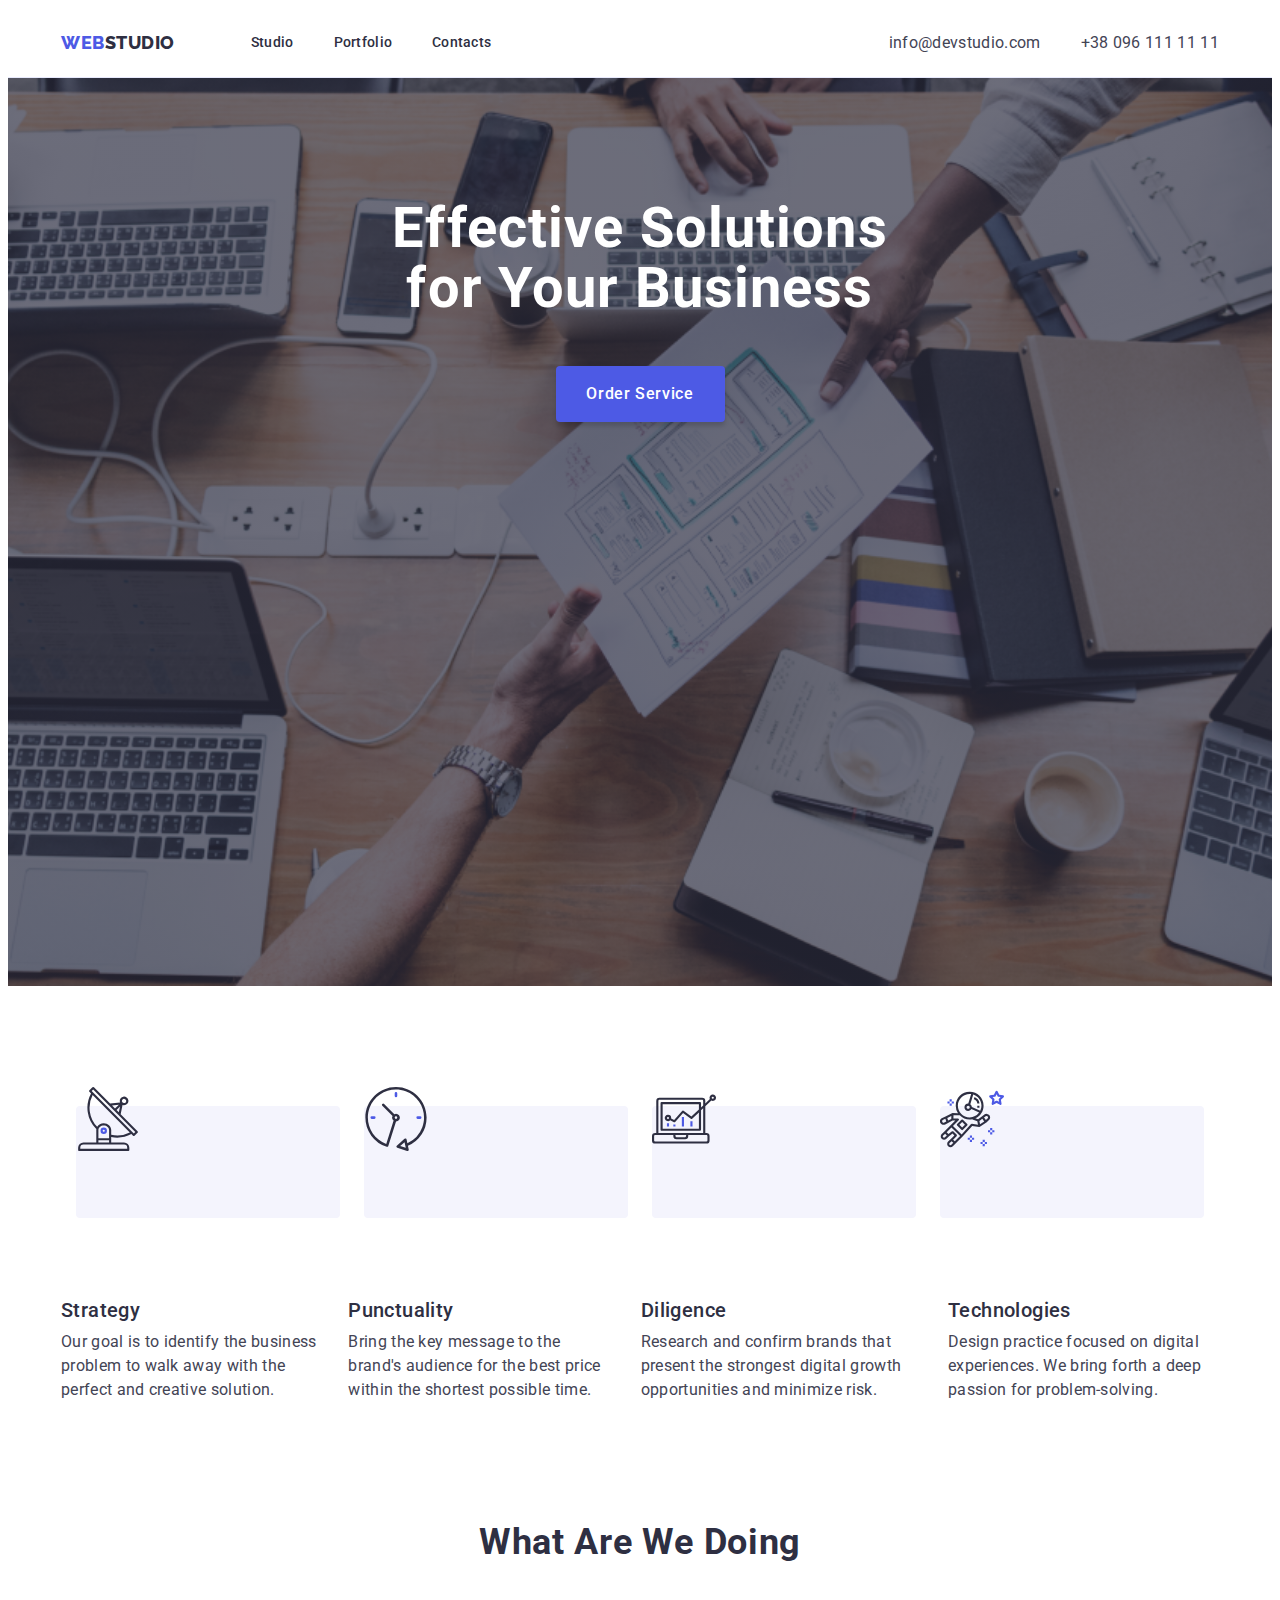
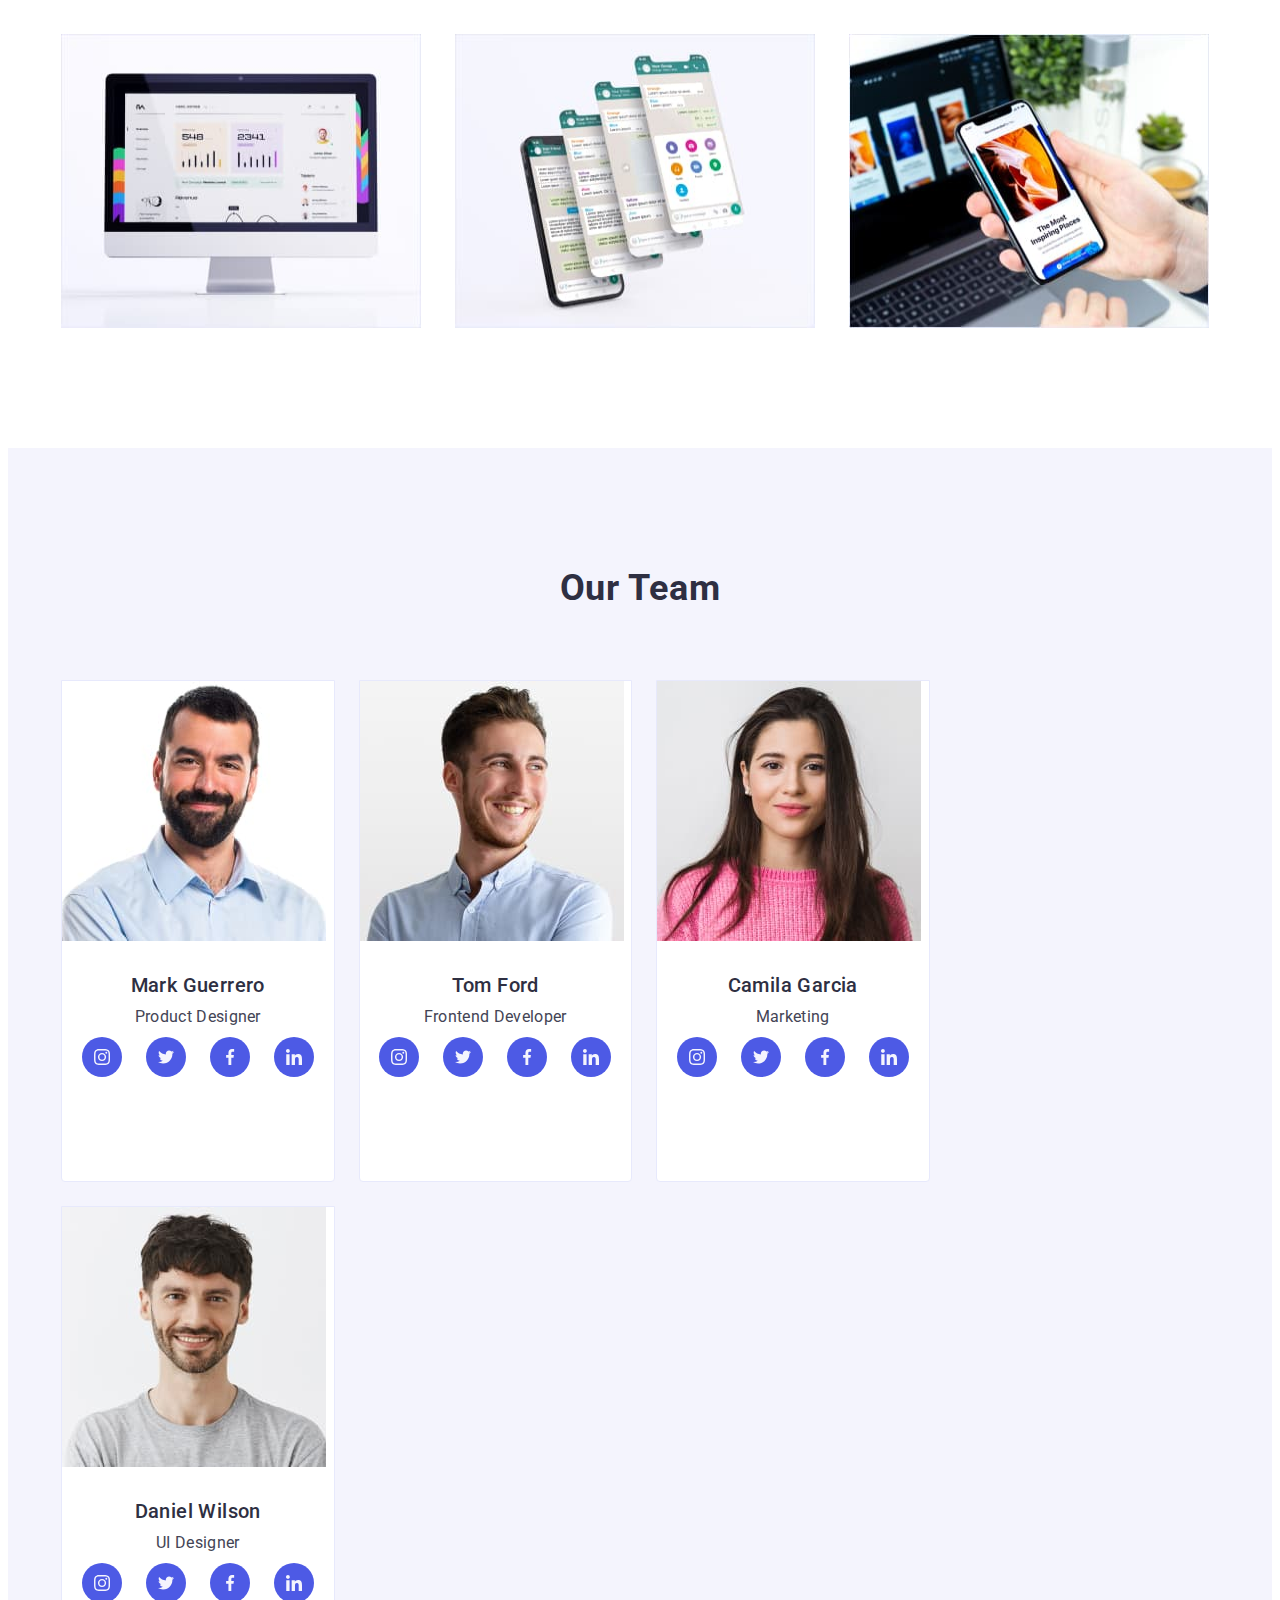
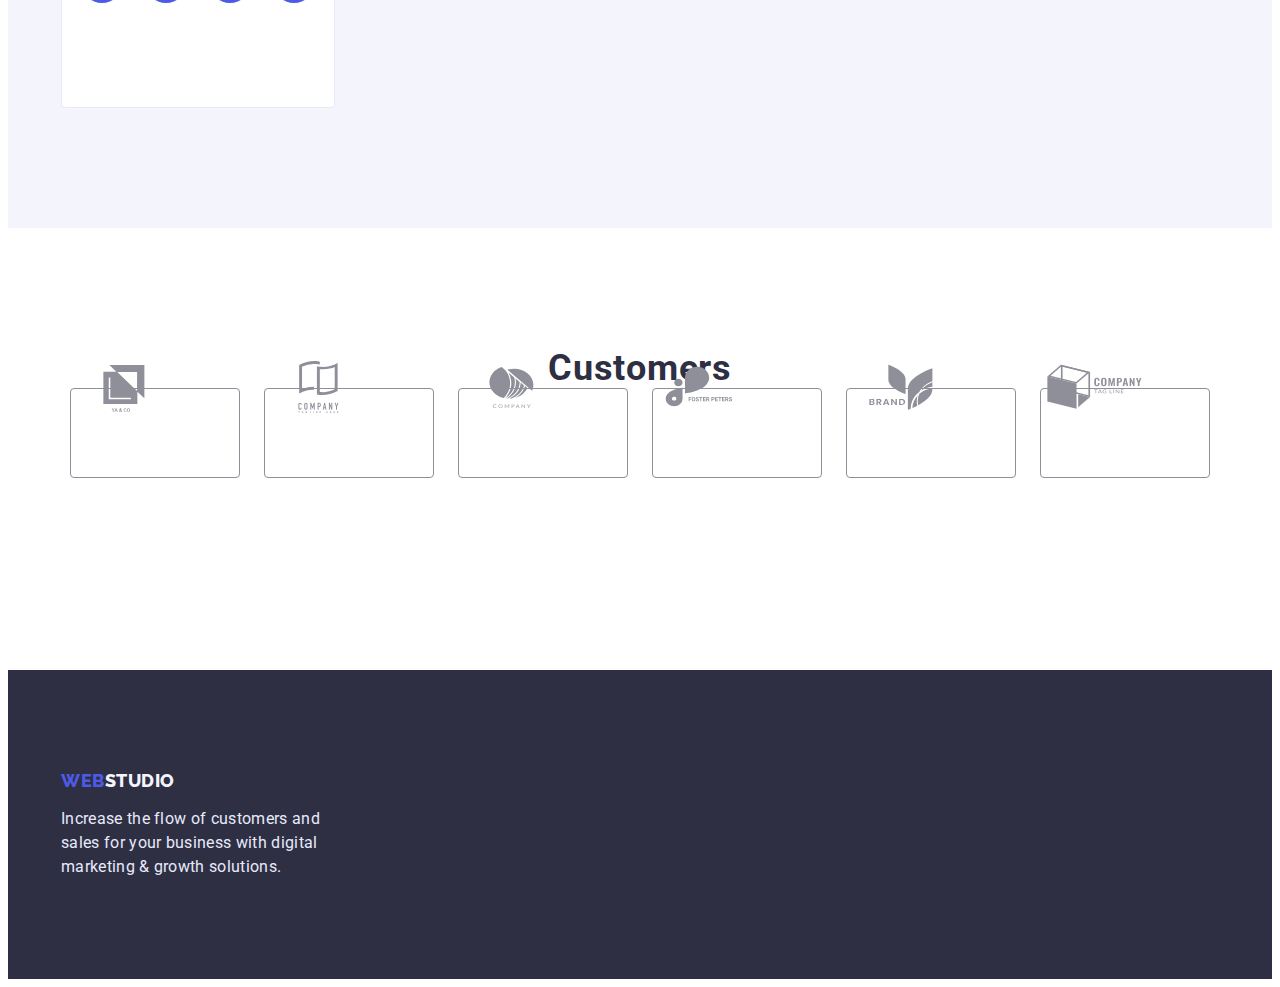
==== index.html @ 7ce49c9f "hw4" ====
<!DOCTYPE html>
<html lang="en">
<head>
    <meta charset="UTF-8">
    <meta http-equiv="X-UA-Compatible" content="IE=edge">
    <meta name="viewport" content="width=device-width, initial-scale=1.0">
    <link rel="preconnect" href="https://fonts.googleapis.com">
    <link rel="preconnect" href="https://fonts.gstatic.com" crossorigin>
    <link href="https://fonts.googleapis.com/css2?family=Raleway:wght@800&family=Roboto:wght@400;500;700;900&display=swap" rel="stylesheet">
    <link rel="stylesheet" href="https://cdnjs.cloudflare.com/ajax/libs/modern-normalize/1.1.0/modern-normalize.min.css" integrity="sha512-wpPYUAdjBVSE4KJnH1VR1HeZfpl1ub8YT/NKx4PuQ5NmX2tKuGu6U/JRp5y+Y8XG2tV+wKQpNHVUX03MfMFn9Q==" crossorigin="anonymous" referrerpolicy="no-referrer" />
    <link rel="stylesheet" href="./css/styles.css">
    <title>Document</title>
</head>
<body>
        <header class="header">
            <div class="container header-container">                   
                    <nav class="header-nav">
                        <a href="./index.html" class="logo" > <span class="colortext">Web</span>Studio</a>
                        <ul class="header-menu">
                            <li> <a class="header-nav-link" href="#">Studio</a></li>
                            <li> <a class="header-nav-link" href="./portfolio.html">Portfolio</a></li>
                            <li> <a class="header-nav-link" href="#">Contacts</a></li>
                        </ul>
                    </nav>
                    <address class="contacts-address">
                        <ul class="contacts-list">
                            <li class="contacts-item">
                                <a class="contacts-link" href="mailto:info@devstudio.com">info@devstudio.com</a>
                            </li>
                            <li class="contacts-item">
                                <a class="contacts-link" href="tel:+380961111111">+38 096 111 11 11</a>
                            </li>
                        </ul>
                    </address>
            </div>
        </header>
        <main>
            <section class="hero">
                <div class="container">
                        <h1 class="hero-title">Effective Solutions for Your Business</h1>
                        <button class="hero-btn" type="button">Order Service</button>
                </div>
                
            </section>
            <section class="feature">
                <div class="container">
                    <h2 hidden>Specifics</h2>
                    <ul class="icons-list list" >
                        <li class="icons-item">
                            <div class="icons-section">
                                <svg class="icon-style">
                                    <use class="icon" href="./images/icons.svg#icon-antenna" width="64" height="64"></use>
                                </svg>
                            </div>
                        </li>
                        <li class="icons-item">
                            <div class="icons-section">
                                <svg class="icon-style">
                                    <use class="icon" href="./images/icons.svg#icon-clock" width="64" height="64"></use>
                                </svg>
                            </div>
                        </li>
                        <li class="icons-item">
                            <div class="icons-section">
                                <svg class="icon-style">
                                    <use class="icon" href="./images/icons.svg#icon-diagram" width="64" height="64"></use>
                                </svg>
                            </div>
                        </li>
                        <li class="icons-item">
                            <div class="icons-section">
                                <svg class="icon-style">
                                    <use class="icon" href="./images/icons.svg#icon-astronaut" width="64" height="64"></use>
                                </svg>
                            </div>
                        </li>
                    </ul>           

                <ul class="feature-list">
                    <li class="scroll-box"> 
                         <h3 class="feature-title">Strategy</h3>
                         <p class="feature-uptitle">Our goal is to identify the business problem to walk away with the perfect and creative solution. </p>
                     </li>
                     <li class="scroll-box"> 
                         <h3 class="feature-title">Punctuality</h3>
                         <p class="feature-uptitle">Bring the key message to the brand's audience for the best price within the shortest possible time.</p>
                     </li>
                     <li class="scroll-box"> 
                         <h3 class="feature-title">Diligence</h3>
                         <p class="feature-uptitle">Research and confirm brands that present the strongest digital growth opportunities and minimize risk.</p>
                     </li>
                     <li class="scroll-box"> 
                         <h3 class="feature-title">Technologies</h3>
                         <p class="feature-uptitle">Design practice focused on digital experiences. We bring forth a deep passion for problem-solving.</p>
                     </li>
                 </ul>
                </div>
                
            </section>
            <section class="work">
                <div class="container">
                        <h2 class="work-title">What are we doing</h2>
                        <ul class="work-list">
                            <li class="work-item">
                                <img src="./images/work/img1.jpg" width="360" height="294" alt="example1">
                            </li>
                            <li class="work-item">
                                <img src="./images/work/img2.jpg" width="360" height="294" alt="example2">
                            </li>
                            <li class="work-item">
                                <img src="./images/work/img3.jpg" width="360" height="294" alt="example3">
                            </li>
                        </ul>                    
                </div>
                
            </section>
            <section class="team">
                <div class="container">
                    <h2 class="team-title">Our Team</h2>
                    <ul class="team-list">
                    <li class="list-item">
                            <img class="photo" src="./images/team/markguerrero.jpg" width="264" height="260" alt="Mark Guerrero">
                            <div class="team-member">
                                <h3 class="member">Mark Guerrero</h3>
                                <p class="member-position">Product Designer</p>     
                                <ul class="socials list">
                                    <li class="socials-item">
                                        <a class="socials-link link" href="https://instagram.com" 
                                        target="_blank" 
                                        rel="noopener noreferrer"
                                        aria-label="Instagram Icon">
                                           <svg class="socials-icon" width="16px" height="16px">
                                            <use href="./images/icons.svg#icon-instagram" ></use>
                                           </svg>
                                        </a>
                                    </li>
                                    <li class="socials-item">
                                        <a class="socials-link link" href="https://twitter.com" 
                                        target="_blank" 
                                        rel="noopener noreferrer" 
                                        aria-label="Twitter Icon">
                                            <svg class="socials-icon" width="16px" height="16px">
                                                <use href="./images/icons.svg#icon-twitter" ></use>
                                            </svg>
                                        </a>
                                    </li>
                                    <li class="socials-item">
                                        <a class="socials-link link" href="https://facebook.com" 
                                        target="_blank" rel="noopener noreferrer" 
                                        aria-label="Facebook Icon">
                                            <svg class="socials-icon" width="16px" height="16px">
                                                <use href="./images/icons.svg#icon-facebook" ></use>
                                            </svg>
                                        </a>
                                    </li>
                                    <li class="socials-item">
                                        <a class="socials-link link" href="https://linkedin.com" 
                                        target="_blank" 
                                        rel="noopener noreferrer" 
                                        aria-label="Linkedin Icon">
                                            <svg class="socials-icon" width="16px" height="16px">
                                                <use href="./images/icons.svg#icon-linkedin" ></use>
                                            </svg>
                                        </a>
                                    </li>
                                </ul>
                            </div>
                        
                    </li>
                    <li class="list-item">
                            <img class="photo" src="./images/team/tomford.jpg" width="264" height="260" alt="Tom Ford">
                           <div class="team-member">
                            <h3 class="member">Tom Ford</h3>
                            <p class="member-position">Frontend Developer</p>
                            <ul class="socials list">
                                <li class="socials-item">
                                    <a class="socials-link link" href="https://instagram.com" 
                                    target="_blank" 
                                    rel="noopener noreferrer"
                                    aria-label="Instagram Icon">
                                       <svg class="socials-icon" width="16px" height="16px">
                                        <use href="./images/icons.svg#icon-instagram" ></use>
                                       </svg>
                                    </a>
                                </li>
                                <li class="socials-item">
                                    <a class="socials-link link" href="https://twitter.com" 
                                    target="_blank" 
                                    rel="noopener noreferrer" 
                                    aria-label="Twitter Icon">
                                        <svg class="socials-icon" width="16px" height="16px">
                                            <use href="./images/icons.svg#icon-twitter" ></use>
                                        </svg>
                                    </a>
                                </li>
                                <li class="socials-item">
                                    <a class="socials-link link" href="https://facebook.com" 
                                    target="_blank" rel="noopener noreferrer" 
                                    aria-label="Facebook Icon">
                                        <svg class="socials-icon" width="16px" height="16px">
                                            <use href="./images/icons.svg#icon-facebook" ></use>
                                        </svg>
                                    </a>
                                </li>
                                <li class="socials-item">
                                    <a class="socials-link link" href="https://linkedin.com" 
                                    target="_blank" 
                                    rel="noopener noreferrer" 
                                    aria-label="Linkedin Icon">
                                        <svg class="socials-icon" width="16px" height="16px">
                                            <use href="./images/icons.svg#icon-linkedin" ></use>
                                        </svg>
                                    </a>
                                </li>
                            </ul>
                           </div>
  
                      
                    </li>
                    <li class="list-item">
                            <img class="photo" src="./images/team/camilagarcia.jpg" width="264" height="260" alt="Camila Garciaв">
                            <div class="team-member">
                                <h3 class="member">Camila Garcia</h3>
                                <p class="member-position">Marketing</p>
                                <ul class="socials list">
                                    <li class="socials-item">
                                        <a class="socials-link link" href="https://instagram.com" 
                                        target="_blank" 
                                        rel="noopener noreferrer"
                                        aria-label="Instagram Icon">
                                           <svg class="socials-icon" width="16px" height="16px">
                                            <use href="./images/icons.svg#icon-instagram" ></use>
                                           </svg>
                                        </a>
                                    </li>
                                    <li class="socials-item">
                                        <a class="socials-link link" href="https://twitter.com" 
                                        target="_blank" 
                                        rel="noopener noreferrer" 
                                        aria-label="Twitter Icon">
                                            <svg class="socials-icon" width="16px" height="16px">
                                                <use href="./images/icons.svg#icon-twitter" ></use>
                                            </svg>
                                        </a>
                                    </li>
                                    <li class="socials-item">
                                        <a class="socials-link link" href="https://facebook.com" 
                                        target="_blank" rel="noopener noreferrer" 
                                        aria-label="Facebook Icon">
                                            <svg class="socials-icon" width="16px" height="16px">
                                                <use href="./images/icons.svg#icon-facebook" ></use>
                                            </svg>
                                        </a>
                                    </li>
                                    <li class="socials-item">
                                        <a class="socials-link link" href="https://linkedin.com" 
                                        target="_blank" 
                                        rel="noopener noreferrer" 
                                        aria-label="Linkedin Icon">
                                            <svg class="socials-icon" width="16px" height="16px">
                                                <use href="./images/icons.svg#icon-linkedin" ></use>
                                            </svg>
                                        </a>
                                    </li>
                                </ul>
                            </div>
                          
                        
                    </li>
                    <li class="list-item">
                            <img class="photo" src="./images/team/danielwilson.jpg" width="264" height="260" alt="Daniel Wilson">
                            <div class="team-member">
                                <h3 class="member">Daniel Wilson</h3>
                                <p class="member-position">UI Designer</p>
                                <ul class="socials list">
                                    <li class="socials-item">
                                        <a class="socials-link link" href="https://instagram.com" 
                                        target="_blank" 
                                        rel="noopener noreferrer"
                                        aria-label="Instagram Icon">
                                           <svg class="socials-icon" width="16px" height="16px">
                                            <use href="./images/icons.svg#icon-instagram" ></use>
                                           </svg>
                                        </a>
                                    </li>
                                    <li class="socials-item">
                                        <a class="socials-link link" href="https://twitter.com" 
                                        target="_blank" 
                                        rel="noopener noreferrer" 
                                        aria-label="Twitter Icon">
                                            <svg class="socials-icon" width="16px" height="16px">
                                                <use href="./images/icons.svg#icon-twitter" ></use>
                                            </svg>
                                        </a>
                                    </li>
                                    <li class="socials-item">
                                        <a class="socials-link link" href="https://facebook.com" 
                                        target="_blank" rel="noopener noreferrer" 
                                        aria-label="Facebook Icon">
                                            <svg class="socials-icon" width="16px" height="16px">
                                                <use href="./images/icons.svg#icon-facebook" ></use>
                                            </svg>
                                        </a>
                                    </li>
                                    <li class="socials-item">
                                        <a class="socials-link link" href="https://linkedin.com" 
                                        target="_blank" 
                                        rel="noopener noreferrer" 
                                        aria-label="Linkedin Icon">
                                            <svg class="socials-icon" width="16px" height="16px">
                                                <use href="./images/icons.svg#icon-linkedin" ></use>
                                            </svg>
                                        </a>
                                    </li>
                                </ul>
                            </div>
                            
                        
                    </li>
                    </ul>
                </div>
                
            </section>
            <section class="customers">
                <div class="container">
                    <h2 class="customers-title">Customers</h2>
                    <ul class="customers-list list">
                        <li class="customers-item">
                            <div class="customers-section">
                                <svg class="customers-icon">
                                    <use class="customers-icon-logo" href="./images/icons.svg#icon-Logo1" width="104" height="56"></use>
                                </svg>
                            </div>
                        </li>
                        <li class="customers-item">
                            <div class="customers-section">
                                <svg class="customers-icon">
                                    <use class="customers-icon-logo" href="./images/icons.svg#icon-Logo2" width="104" height="56"></use>
                                </svg>
                            </div>
                        </li>
                        <li class="customers-item">
                            <div class="customers-section">
                                <svg class="customers-icon">
                                    <use class="customers-icon-logo" href="./images/icons.svg#icon-Logo3" width="104" height="56"></use>
                                </svg>
                            </div>
                        </li>
                        <li class="customers-item">
                            <div class="customers-section">
                                <svg class="customers-icon">
                                    <use class="customers-icon-logo" href="./images/icons.svg#icon-Logo4" width="104" height="56"></use>
                                </svg>
                            </div>
                        </li>
                        <li class="customers-item">
                            <div class="customers-section">
                                <svg class="customers-icon">
                                    <use class="customers-icon-logo" href="./images/icons.svg#icon-Logo5" width="104" height="56"></use>
                                </svg>
                            </div>
                        </li>
                        <li class="customers-item">
                            <div class="customers-section">
                                <svg class="customers-icon">
                                    <use class="customers-icon-logo" href="./images/icons.svg#icon-Logo6" width="104" height="56"></use>
                                </svg>
                            </div>
                        </li>
                    </ul>
                </div>
                

            </section>
        </main>
        <footer class="footer">
            <div class="container">
                <a href="#" class="logo-footer" > <span class="colortext-footer">Web</span>Studio</a>
                <p class="footer-uptitle">Increase the flow of customers and sales for your business with digital marketing & growth solutions.</p>
               
            </div>
         
        </footer>
</body>
</html>
---- css/styles.css ----
body {
font-family: 'Roboto', sans-serif;
    
}

.container {
    width: 1158px;
    margin: 0 auto;
    padding: 0px 15px;
}

img {
    display: block;
}


:root {
}

p,
h1, 
h2, 
h3, 
h4, 
h5 {
    margin: 0;
}

ul {
    margin: 0;
    padding: 0;
}



.hero, .feature, .team, .customers {
    padding: 120px 0;
}


.logo {
    font-family: 'Raleway';
    font-style: normal;
    font-weight: 800;
    font-size: 18px;
    line-height: 1.3333;
    display: flex;
    align-items: center;
    letter-spacing: 0.03em;
    text-transform: uppercase;
    color: #2E2F42;
    text-decoration: none;
    margin-right: 76px;

 }

 .colortext {
    color: #4D5AE5;
    }


/* HEADER */
.header {
    background-color: white;
    border-bottom-style: solid;
    border-bottom-color: #E7E9FC;
    border-bottom-width: 1px;
    gap: 40px;
    padding: 0 15px 0 15px;

}

.header-container {
    display: flex;
    align-items: center;
}

.header-nav {
    display: flex;
    align-items: center;
    list-style: none;
    flex-grow: 1;
    margin-right: auto;
    
}

.header-menu {
    display: flex;
    list-style: none;
    gap: 40px;
    
}

.header-nav-link:hover,
.header-nav-link:focus {
color: #404BBF;
}

.header-nav-link {
    font-weight: 500;
    font-size: 14px;
    line-height: 1.5;
    letter-spacing: 0.02em;
    color: #2E2F42;
    text-decoration: none;
    display: flex;
    padding: 24px 0;
 
}

.contacts-address {
    font-style: inherit;
}

.contacts-list {
    list-style-type: none;
    text-decoration: none;
    display: flex;
    gap: 40px;
}
        
.contacts-link {
font-weight: 400;
font-size: 16px;
line-height: 1.5;
letter-spacing: 0.02em;
color: #434455;
text-decoration: none;
list-style: none;

}

.contacts-link:hover,
.contacts-link:focus {
    
    color: #404BBF;
} 

    /* HERO */
.hero {
    background: #2E2F42;
    background-image: linear-gradient(rgba(46, 47, 66, 0.7), rgba(46, 47, 66, 0.7)),
    url(../images/hero/hero.png);
    padding-bottom: 188px;
    background-position: center;
    background-repeat: no-repeat;
    background-size: cover;
    max-width: 1440px;
    height: 600px;
    margin-left: auto;
    margin-right: auto;
}

.hero-container {

}

.hero-title {
font-size: 56px;
line-height: 1.0714;
text-align: center;
letter-spacing: 0.02em;
color: #FFFFFF;
margin: 0 auto 48px auto;
max-width: 496px;
}

.hero-btn {
font-family: inherit;
font-weight: 500;
font-size: 16px;
line-height: 1.5;
display: flex;
display: block;
letter-spacing: 0.04em;
color: #FFFFFF;
background: #4D5AE5;
border: none;
box-shadow: 0px 4px 4px rgba(0, 0, 0, 0.15);
border-radius: 4px;
padding: 16px;
margin: 0 auto;
min-width: 169px;
height: 56px;
cursor: pointer;
}

/* FEATURE */

.feature {
    padding-top: 120px;
    padding-bottom: 120px;
}

.feature-list {
list-style-type: none;
display: flex;
gap: 24px;

}

.scroll-box {
    flex-basis: calc((100%-72px)/4);
    gap: 24px;

}

.feature-title {
    font-weight: 500;
    font-size: 20px;
    line-height: 1.2;
    letter-spacing: 0.02em;
    color: #2E2F42;
    margin-bottom: 8px;
    
}

.feature-uptitle {
font-size: 16px;
line-height: 1.5;
letter-spacing: 0.02em;
color: #434455;

 }

 .icons-list {
    display: flex;
    justify-content: center;
    align-items: center;


}
.list {
    margin-bottom: 8px;
}
.icons-item {

    
}
.icons-section {
    display: flex;
    justify-content: center;
    align-items: center;
    gap: 24px;
    height: 112px;
    background-color: #F4F4FD;
    border-radius: 4px;
    margin-bottom: 8px;
    width: 264px;
  

}
.icon-style {
}

.icon {
    
}

 /* WORK */
.work {
    padding-bottom: 120px;
}

 .work-title {
font-size: 36px;
line-height: 1.1111;
text-align: center;
letter-spacing: 0.02em;
text-transform: capitalize;
color: #2E2F42;
margin-bottom: 72px;

 }

 .work-list {
list-style-type: none;
display: flex;
gap: 24px;
justify-content: center;

}

.work-item {
width: calc((100% - 48px) / 3);

}

/* TEAM */

.team {
background-color: #F4F4FD;
}

.team-title {
font-size: 36px;
line-height: 1.1111;
text-align: center;
letter-spacing: 0.02em;
text-transform: capitalize;
color: #2E2F42;
margin-bottom: 72px;
}

.team-list {
list-style-type: none;
display: flex;
gap: 24px;
flex-wrap: wrap;
padding-left: 0px;


}

.list-item {
flex-basis: calc(( 100% - 72px ) / 4);
background-color: white;
border: #E7E9FC;
border-width:  1px;
border-style: solid;
border-radius: 0px 0px 4px 4px;
}

.photo {
display: block;
max-width: 100%;
     
}

.team-member {
padding: 32px 16px;
border-radius: 0px 0px 4px 4px;

}

.member {
font-weight: 500;
font-size: 20px;
line-height: 1.2;
text-align: center;
letter-spacing: 0.02em;
color: #2E2F42;
margin-bottom: 8px;
}

.member-position {
font-size: 16px;
line-height: 1.5;
text-align: center;
letter-spacing: 0.02em;
color: #434455;
margin-bottom: 8px;
    
}

.socials {
    display: flex;
    justify-content: center;
    gap: 24px;
}
.list {
}

.socials-link {
    display: flex;
    justify-content: center;
    align-items: center;
    width: 40px;
    height: 40px;
    background-color: #4D5AE5;
    border-radius: 50%;
}
.link {
}
.socials-icon {
}

/* CUSTOMERS */

.customers-title {
font-family: 'Roboto';
font-style: normal;
font-weight: 700;
font-size: 36px;
line-height: 40px;
text-align: center;
letter-spacing: 0.02em;
text-transform: capitalize;
color: #2E2F42;
}

.customers-section {
    display: flex;
    align-items: center;
    justify-content: center;
    width: 168px;
    height: 88px;
    flex-grow: 0;
    border: 1px solid #8E8F99;
    border-radius: 4px;
}
/* FOOTER */

.footer {
background-color: #2E2F42;
padding-top: 100px;
padding-bottom: 100px;

}

.footer-uptitle {
font-size: 16px;
line-height: 1.5;
letter-spacing: 0.02em;
color: #E7E9FC;
max-width: 264px;
    
}

.logo-footer {
    font-family: 'Raleway';
    font-style: normal;
    font-weight: 800;
    font-size: 18px;
    line-height: 1.1666;
    display: flex;
    align-items: center;
    letter-spacing: 0.03em;
    text-transform: uppercase;
    text-decoration: none;
    color: #F4F4FD;
    margin-bottom: 16px;
    display: inline-block;
    
}

.colortext-footer {
    font-family: 'Raleway';
    font-style: normal;
    font-weight: 800;
    font-size: 18px;
    line-height: 1.1666;
    display: flex;
    align-items: center;
    letter-spacing: 0.03em;
    text-transform: uppercase;
    color: #4D5AE5;
    display: inline-block;
    
}


/*----------------------------------------PORTFOLIO--------------------------------------------- */
.container-portfolio {
    padding: 96px 0 120px;
 
}
.list {
    list-style: none;
    text-decoration: none;
    display: flex;
    justify-content: center; 
    gap: 24px;
    margin-bottom: 72px;    
     
}

img {
    display: block;
}

.nav-list-btn {
font-family: inherit;
font-weight: 500;
font-size: 16px;
line-height: 1.5;
display: flex;
align-items: center;
text-align: center;
letter-spacing: 0.04em;
color: #4D5AE5;
min-width: 69px;
padding: 12px 24px;
background: #F4F4FD;
border: 1px solid #E7E9FC;
border-radius: 4px;

}

.nav-list-btn:hover,
.nav-list-btn:focus {
color: #FFFFFF;
background-color:#404BBF;
border: 1px solid transparent; 

}

.portfolio-work {
    padding: 32px 16px;
    border: 1px solid #e7e9fc;
    border-top: none;
    text-decoration: none;

}

.portfolio-list {
list-style-type: none;
display: flex;
gap: 24px;
flex-wrap: wrap;
padding-left: 0px;
row-gap: 48px;

}

.portfolio-item {
    width: calc((100% - 48px) / 3); 
   
}

.portfolio-item:nth-child(3n+1) {
    margin-right: 0px;
}

.portfolio-title {
font-weight: 500;
font-size: 20px;
line-height: 1.2;
letter-spacing: 0.02em;
color: #2E2F42;
margin-bottom: 8px;

}

.portfolio-uptitle {
    font-size: 16px;
    line-height: 1.5;
    letter-spacing: 0.02em;
    color: #434455;
    margin-top: 0;
}

.link-portfolio {
    text-decoration: none;
}
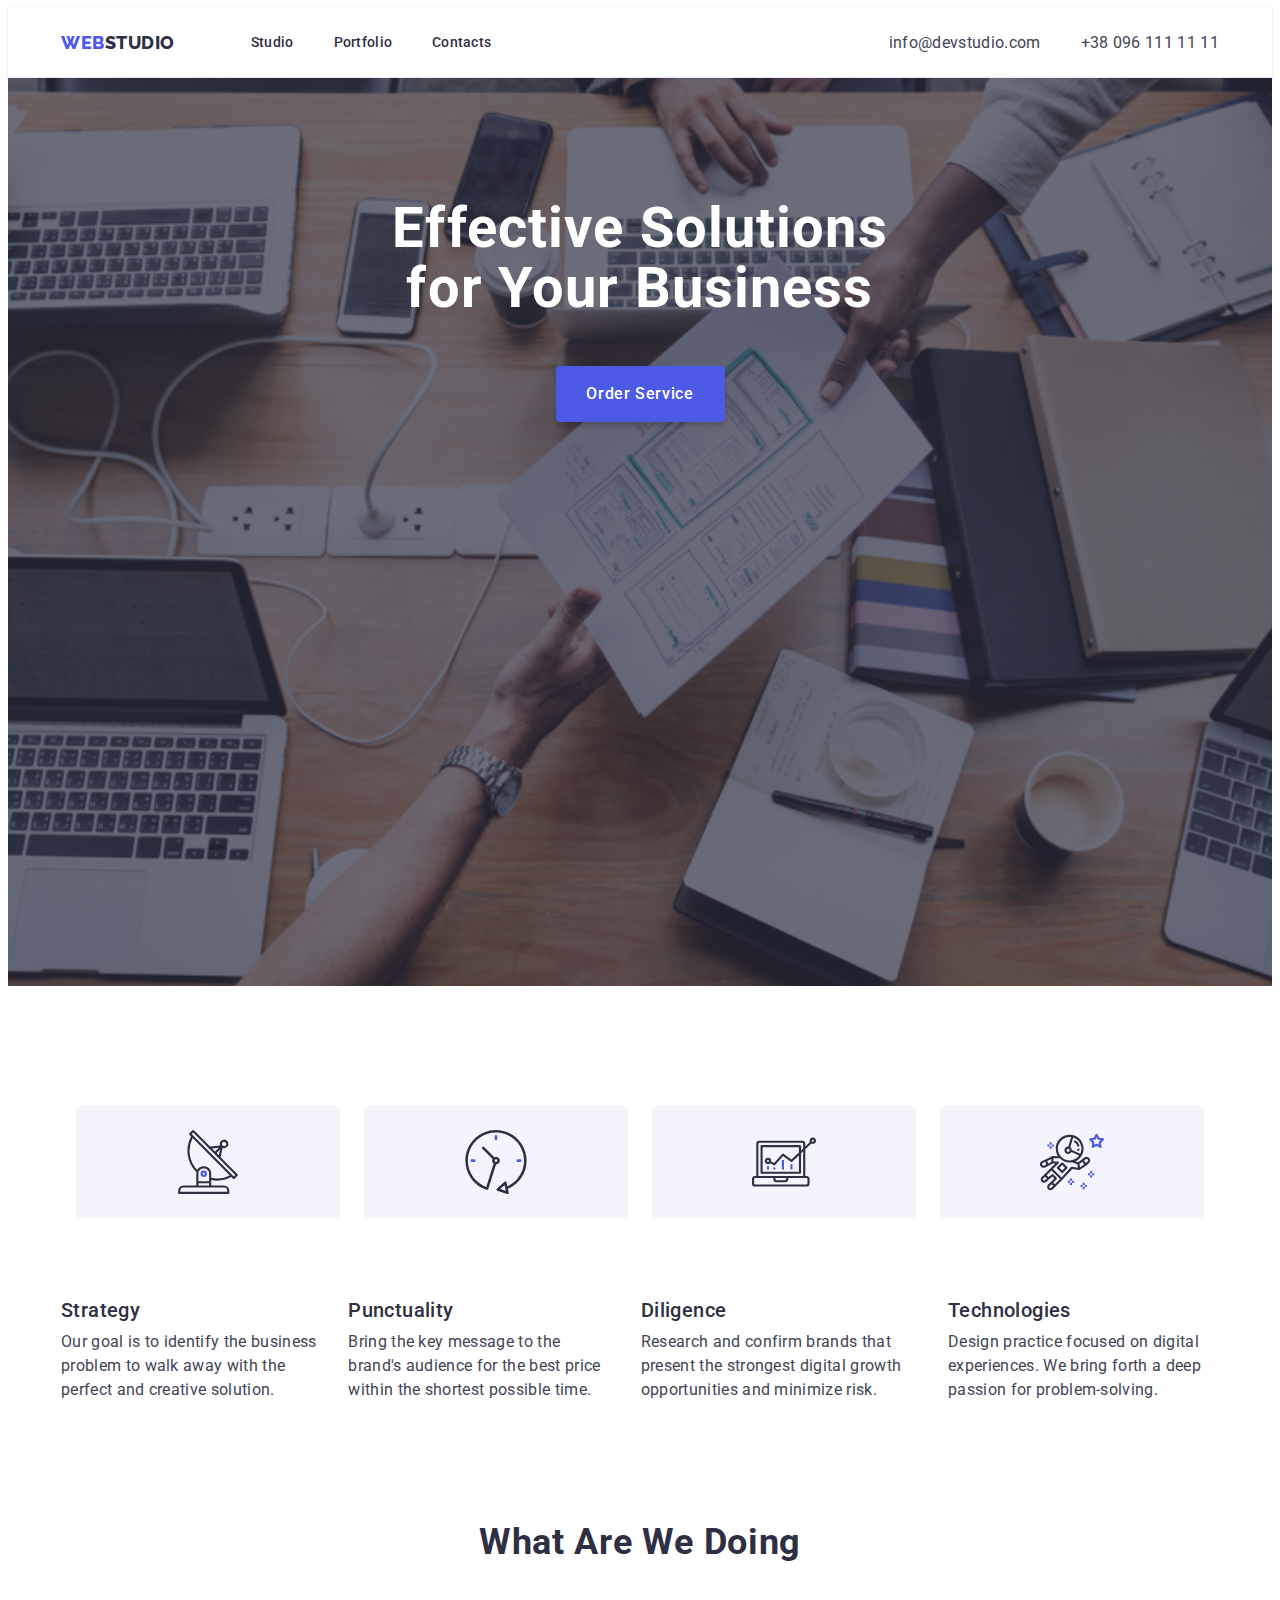
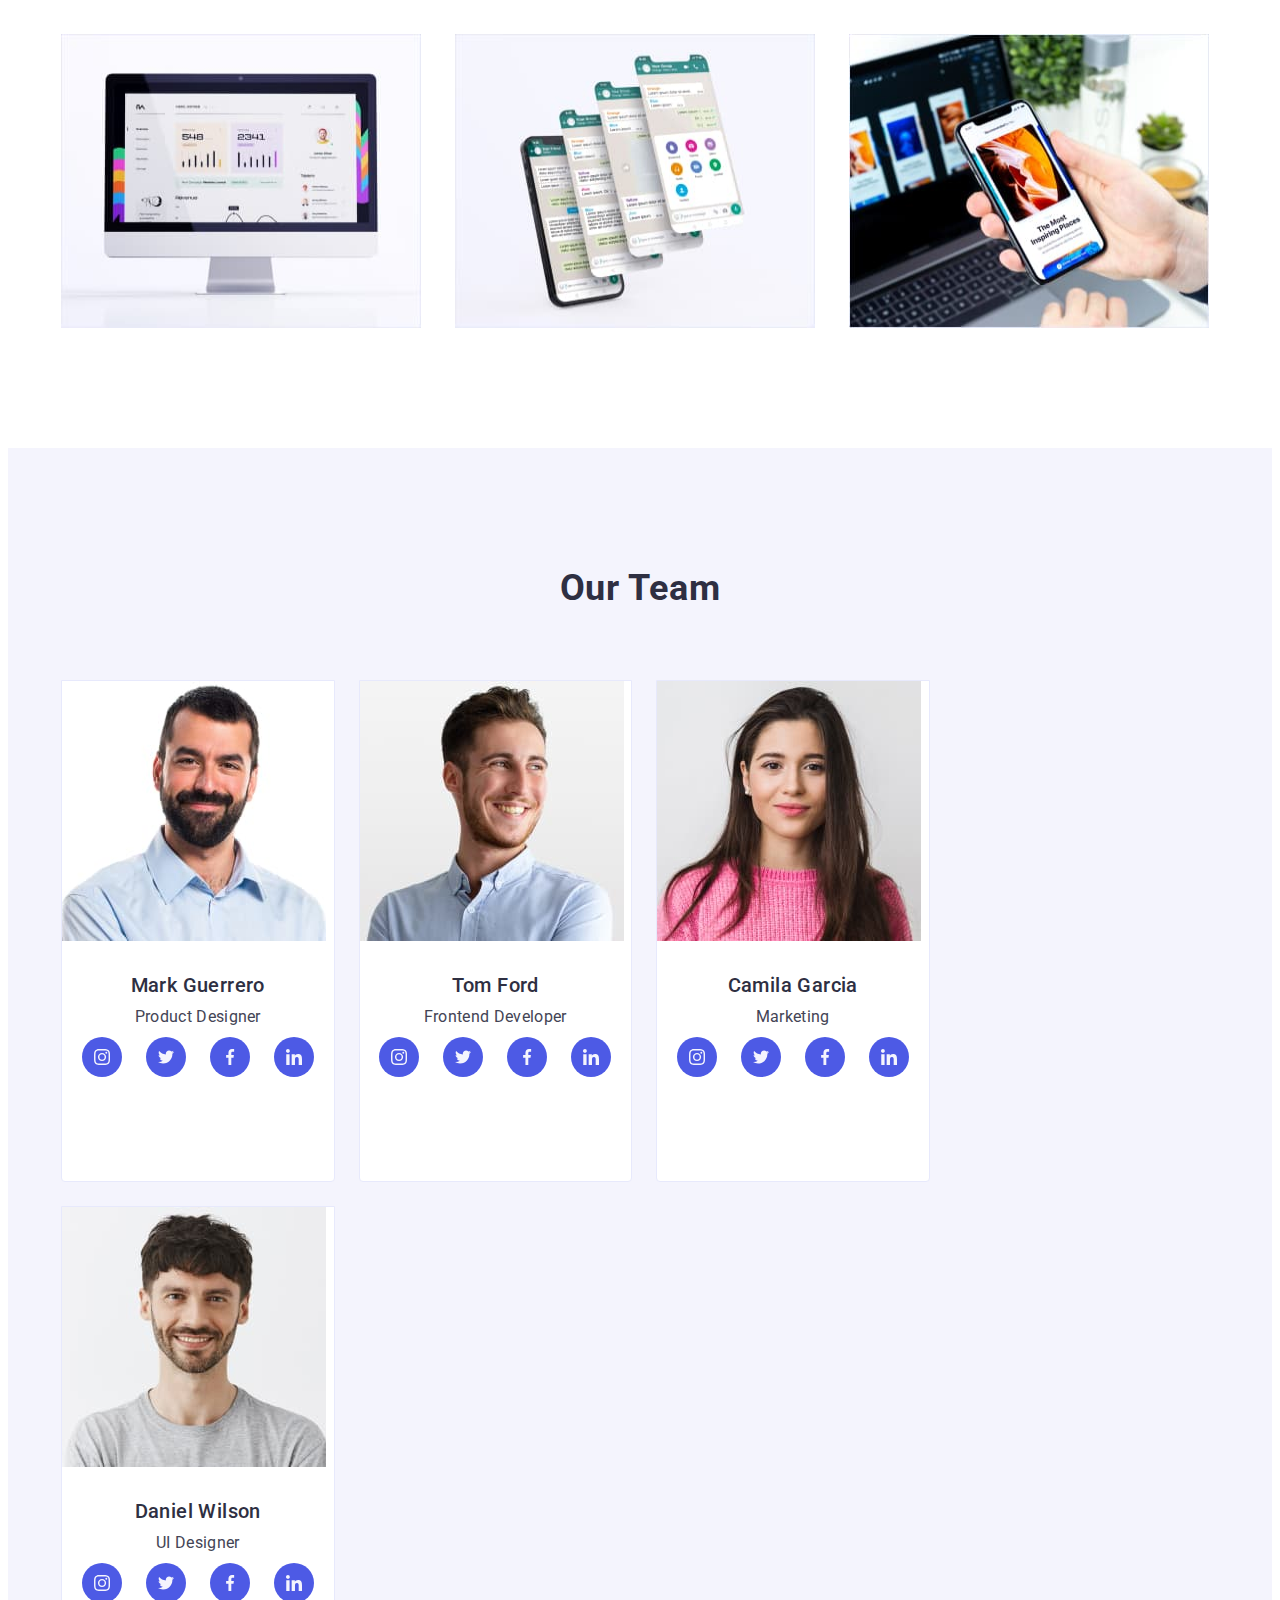
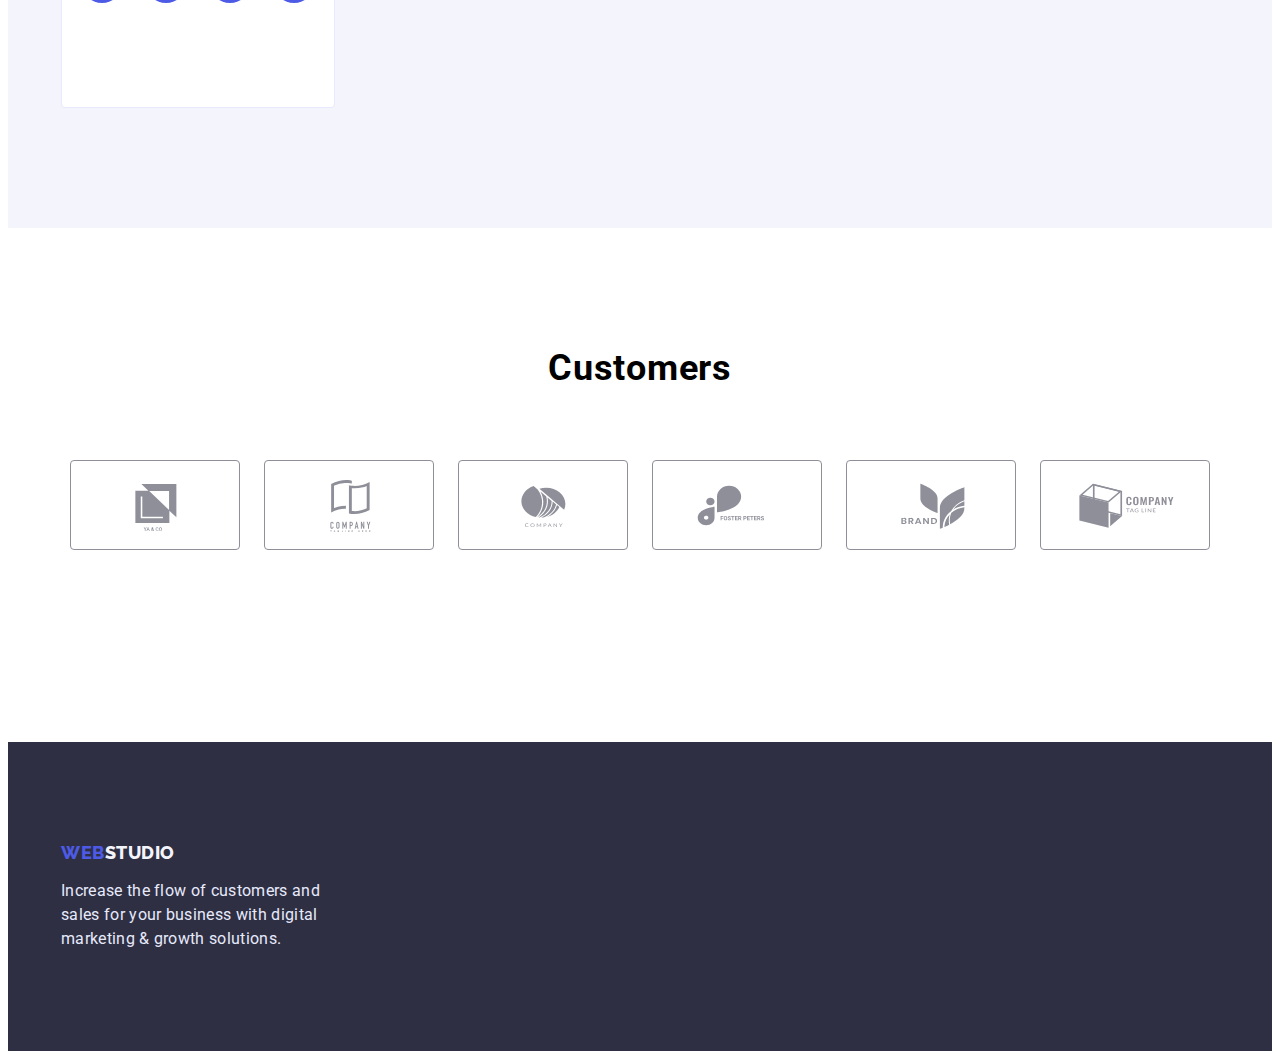
==== commit af1c2459: "hw4" ====
--- a/index.html
+++ b/index.html
@@ -48,29 +48,29 @@
                     <ul class="icons-list list" >
                         <li class="icons-item">
                             <div class="icons-section">
-                                <svg class="icon-style">
-                                    <use class="icon" href="./images/icons.svg#icon-antenna" width="64" height="64"></use>
+                                <svg class="icon-style" width="64" height="64">
+                                    <use class="icon" href="./images/icons.svg#icon-antenna" ></use>
                                 </svg>
                             </div>
                         </li>
                         <li class="icons-item">
                             <div class="icons-section">
-                                <svg class="icon-style">
-                                    <use class="icon" href="./images/icons.svg#icon-clock" width="64" height="64"></use>
+                                <svg class="icon-style" width="64" height="64">
+                                    <use class="icon" href="./images/icons.svg#icon-clock"></use>
                                 </svg>
                             </div>
                         </li>
                         <li class="icons-item">
                             <div class="icons-section">
-                                <svg class="icon-style">
-                                    <use class="icon" href="./images/icons.svg#icon-diagram" width="64" height="64"></use>
+                                <svg class="icon-style" width="64" height="64">
+                                    <use class="icon" href="./images/icons.svg#icon-diagram"></use>
                                 </svg>
                             </div>
                         </li>
                         <li class="icons-item">
                             <div class="icons-section">
-                                <svg class="icon-style">
-                                    <use class="icon" href="./images/icons.svg#icon-astronaut" width="64" height="64"></use>
+                                <svg class="icon-style" width="64" height="64">
+                                    <use class="icon" href="./images/icons.svg#icon-astronaut"></use>
                                 </svg>
                             </div>
                         </li>
@@ -323,49 +323,49 @@
             </section>
             <section class="customers">
                 <div class="container">
-                    <h2 class="customers-title">Customers</h2>
-                    <ul class="customers-list list">
-                        <li class="customers-item">
-                            <div class="customers-section">
-                                <svg class="customers-icon">
-                                    <use class="customers-icon-logo" href="./images/icons.svg#icon-Logo1" width="104" height="56"></use>
-                                </svg>
-                            </div>
-                        </li>
-                        <li class="customers-item">
-                            <div class="customers-section">
-                                <svg class="customers-icon">
-                                    <use class="customers-icon-logo" href="./images/icons.svg#icon-Logo2" width="104" height="56"></use>
-                                </svg>
-                            </div>
-                        </li>
-                        <li class="customers-item">
-                            <div class="customers-section">
-                                <svg class="customers-icon">
-                                    <use class="customers-icon-logo" href="./images/icons.svg#icon-Logo3" width="104" height="56"></use>
-                                </svg>
-                            </div>
-                        </li>
-                        <li class="customers-item">
-                            <div class="customers-section">
-                                <svg class="customers-icon">
-                                    <use class="customers-icon-logo" href="./images/icons.svg#icon-Logo4" width="104" height="56"></use>
-                                </svg>
-                            </div>
-                        </li>
-                        <li class="customers-item">
-                            <div class="customers-section">
-                                <svg class="customers-icon">
-                                    <use class="customers-icon-logo" href="./images/icons.svg#icon-Logo5" width="104" height="56"></use>
-                                </svg>
-                            </div>
-                        </li>
-                        <li class="customers-item">
-                            <div class="customers-section">
-                                <svg class="customers-icon">
-                                    <use class="customers-icon-logo" href="./images/icons.svg#icon-Logo6" width="104" height="56"></use>
-                                </svg>
-                            </div>
+                    <h2 class="title">Customers</h2>
+                    <ul class="clients-list list">
+                        <li class="clients-item">
+                            <a href="" class="clients-link">
+                                <svg class="clients-icon"  width="104" height="56">
+                                    <use class="customers-icon-logo" href="./images/icons.svg#icon-Logo1"></use>
+                                </svg>
+                            </a>        
+                        </li>
+                        <li class="clients-item">
+                            <a href="" class="clients-link">
+                                <svg class="clients-icon"  width="104" height="56">
+                                    <use class="customers-icon-logo" href="./images/icons.svg#icon-Logo2"></use>
+                                </svg>
+                            </a>        
+                        </li>
+                        <li class="clients-item">
+                            <a href="" class="clients-link">
+                                <svg class="clients-icon"  width="104" height="56">
+                                    <use class="customers-icon-logo" href="./images/icons.svg#icon-Logo3"></use>
+                                </svg>
+                            </a>        
+                        </li>
+                        <li class="clients-item">
+                            <a href="" class="clients-link">
+                                <svg class="clients-icon"  width="104" height="56">
+                                    <use class="customers-icon-logo" href="./images/icons.svg#icon-Logo4"></use>
+                                </svg>
+                            </a>        
+                        </li>
+                        <li class="clients-item">
+                            <a href="" class="clients-link">
+                                <svg class="clients-icon"  width="104" height="56">
+                                    <use class="customers-icon-logo" href="./images/icons.svg#icon-Logo5"></use>
+                                </svg>
+                            </a>        
+                        </li>
+                        <li class="clients-item">
+                            <a href="" class="clients-link">
+                                <svg class="clients-icon"  width="104" height="56">
+                                    <use class="customers-icon-logo" href="./images/icons.svg#icon-Logo6"></use>
+                                </svg>
+                            </a>        
                         </li>
                     </ul>
                 </div>
--- a/css/styles.css
+++ b/css/styles.css
@@ -68,6 +68,7 @@
     border-bottom-width: 1px;
     gap: 40px;
     padding: 0 15px 0 15px;
+    box-shadow: 0px 2px 1px rgba(46, 47, 66, 0.08), 0px 1px 1px rgba(46, 47, 66, 0.16), 0px 1px 6px rgba(46, 47, 66, 0.08);
 
 }
 
@@ -371,6 +372,13 @@
     background-color: #4D5AE5;
     border-radius: 50%;
 }
+
+.socials-link:hover,
+:focus{
+    background-color: #404BBF;
+}
+
+
 .link {
 }
 .socials-icon {
@@ -378,28 +386,52 @@
 
 /* CUSTOMERS */
 
-.customers-title {
-font-family: 'Roboto';
-font-style: normal;
-font-weight: 700;
+.title {
 font-size: 36px;
 line-height: 40px;
 text-align: center;
 letter-spacing: 0.02em;
 text-transform: capitalize;
-color: #2E2F42;
-}
-
-.customers-section {
+margin-bottom: 72px;
+}
+.clients-list {
+    display: flex;
+    align-items: center;
+    gap: 24px;
+
+}
+.list {
+}
+.clients-item {
+}
+.clients-link {
     display: flex;
     align-items: center;
     justify-content: center;
+
+    border: 1px solid #8E8F99;
+    border-radius: 4px;
+
     width: 168px;
     height: 88px;
-    flex-grow: 0;
-    border: 1px solid #8E8F99;
-    border-radius: 4px;
-}
+}
+
+.clients-link:hover,
+.clients-link:focus {
+  border-color: #404BBF;
+}
+
+.clients-icon:hover,
+.clients-icon:focus {
+    fill: #404BBF;
+
+}
+
+
+.customers-icon-logo {
+}
+
+
 /* FOOTER */
 
 .footer {
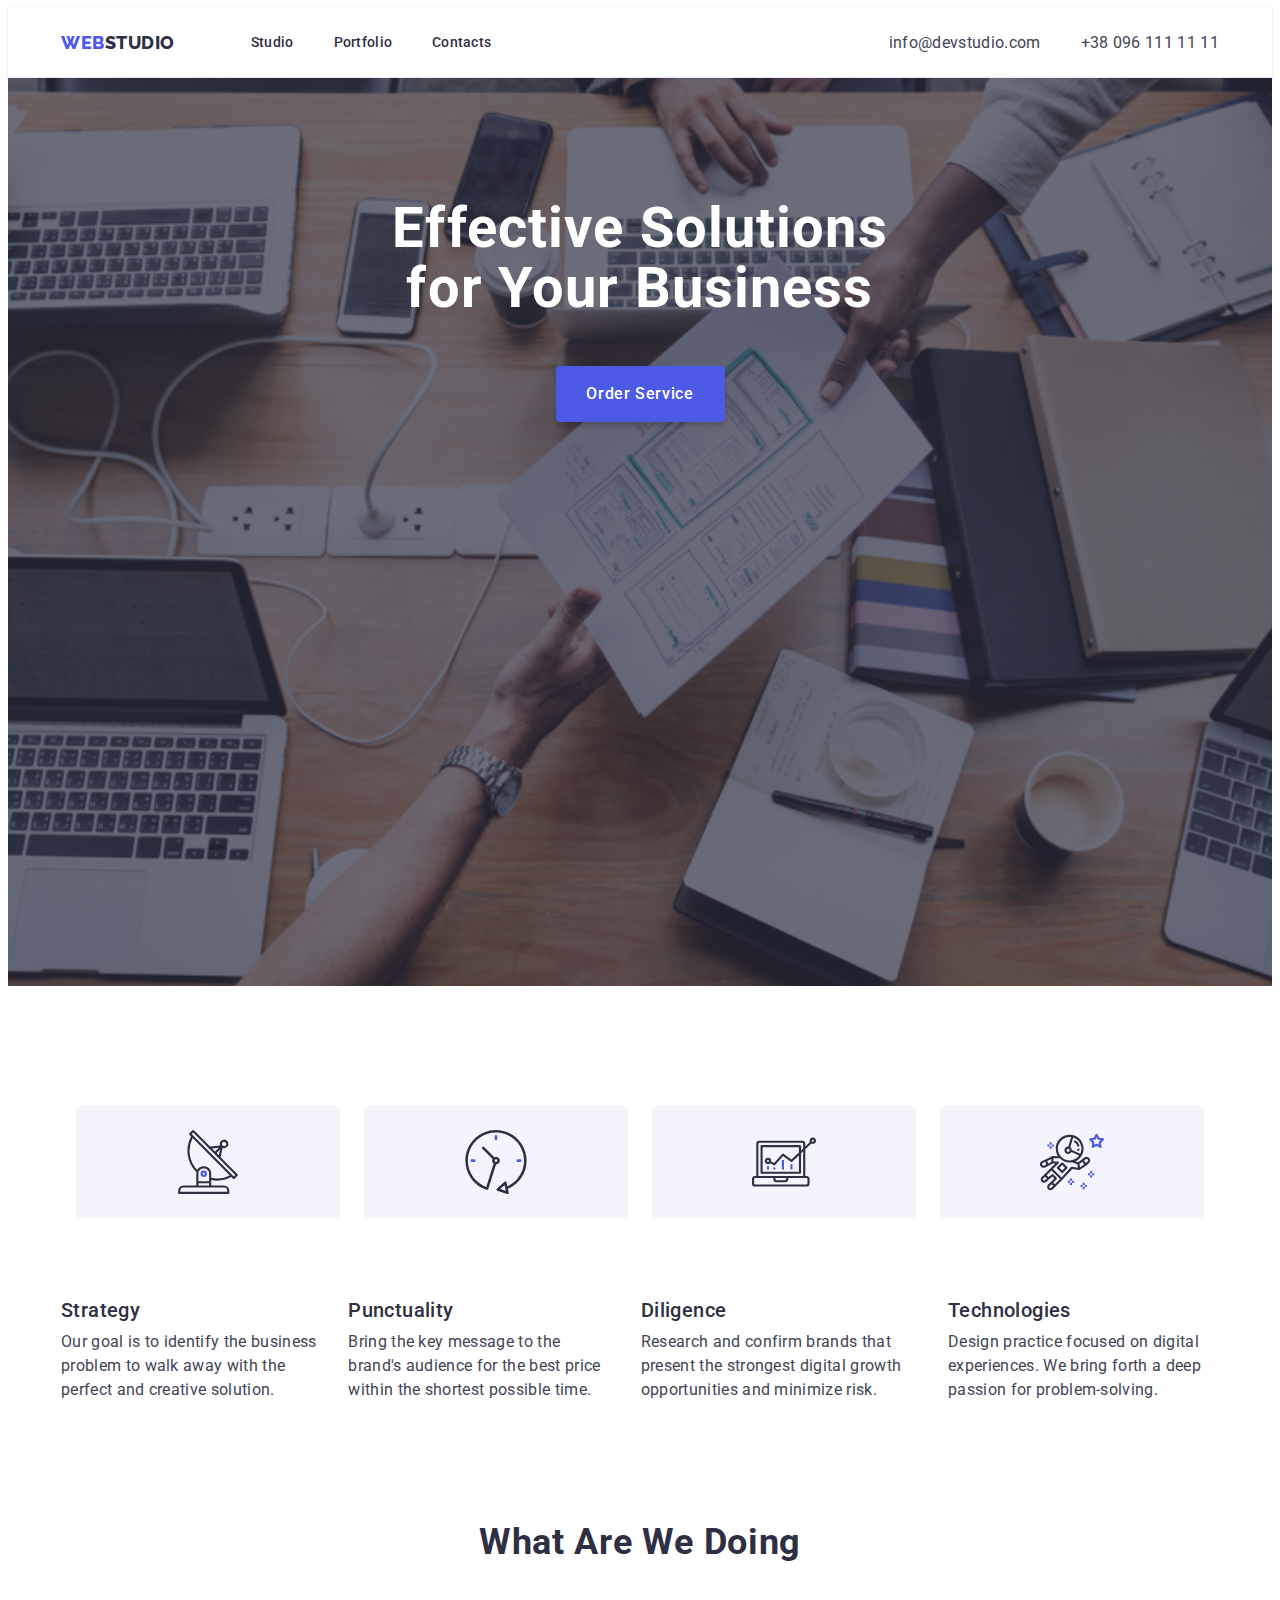
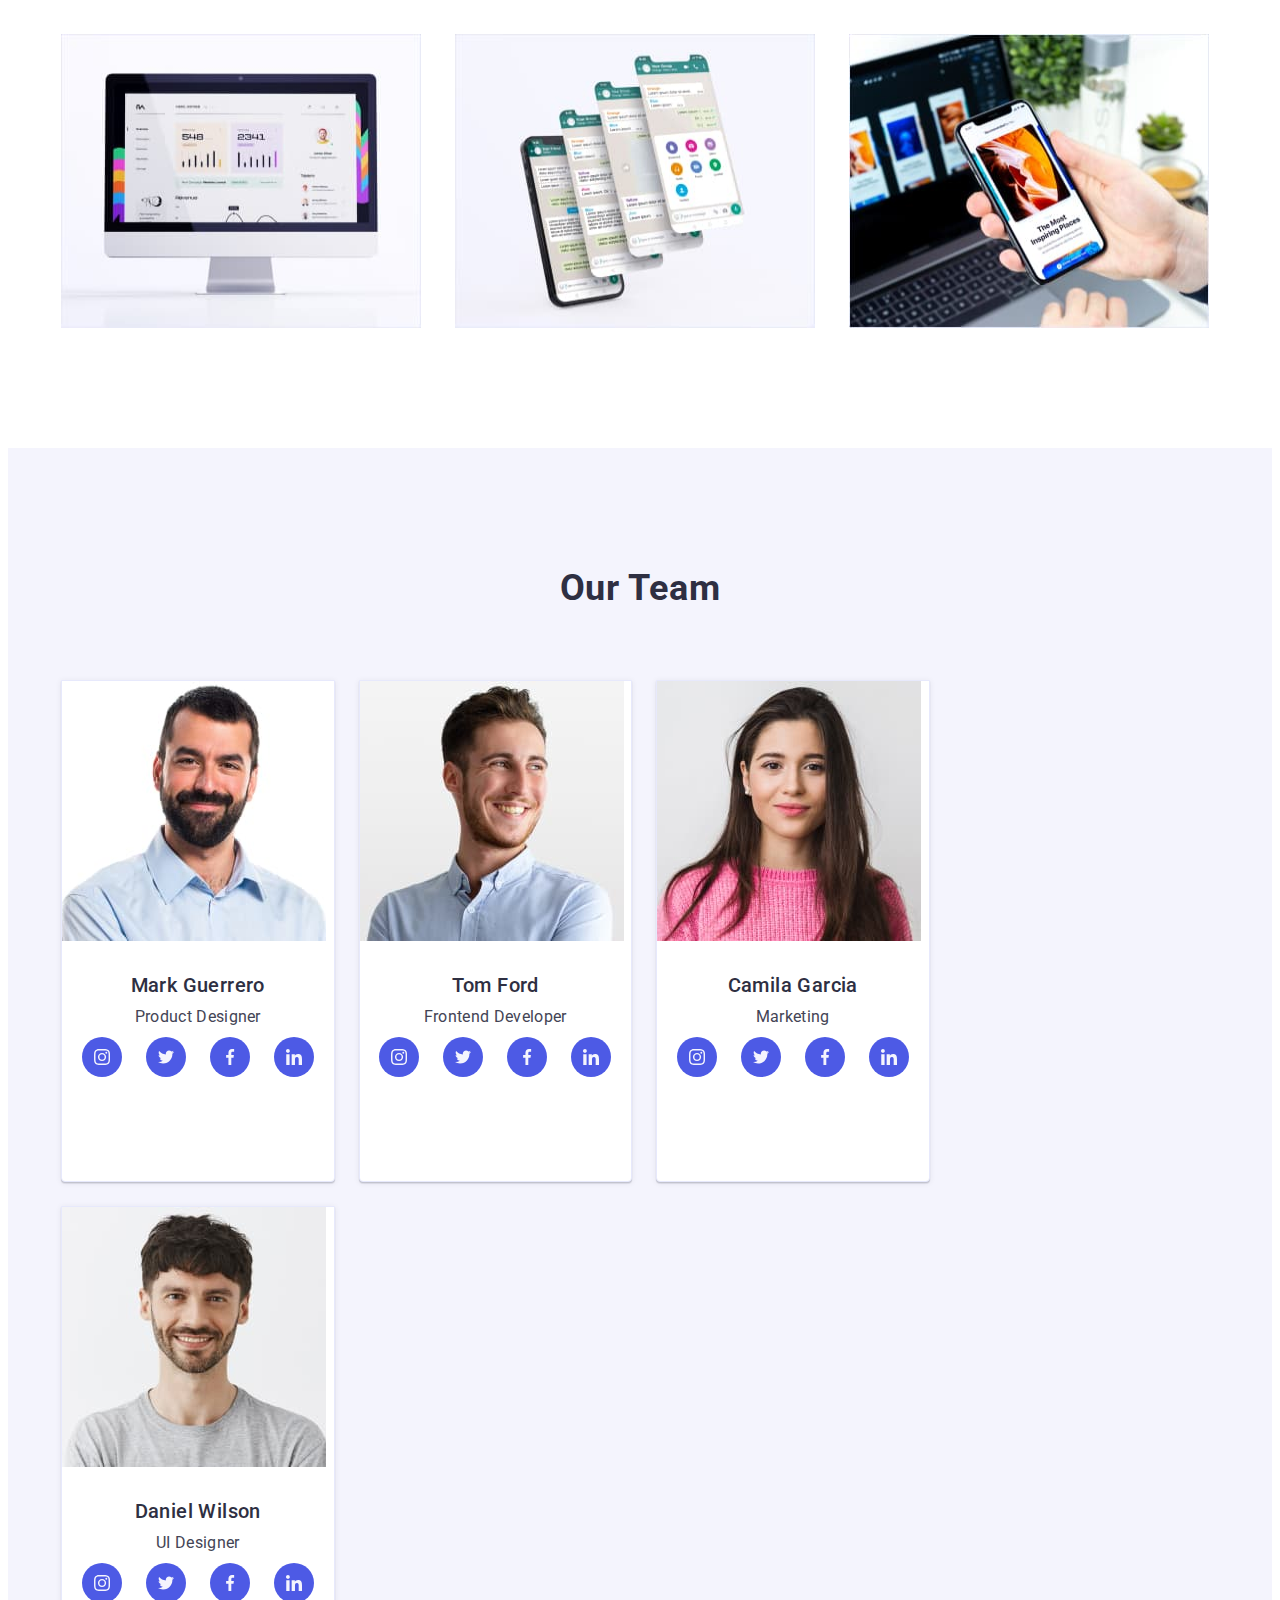
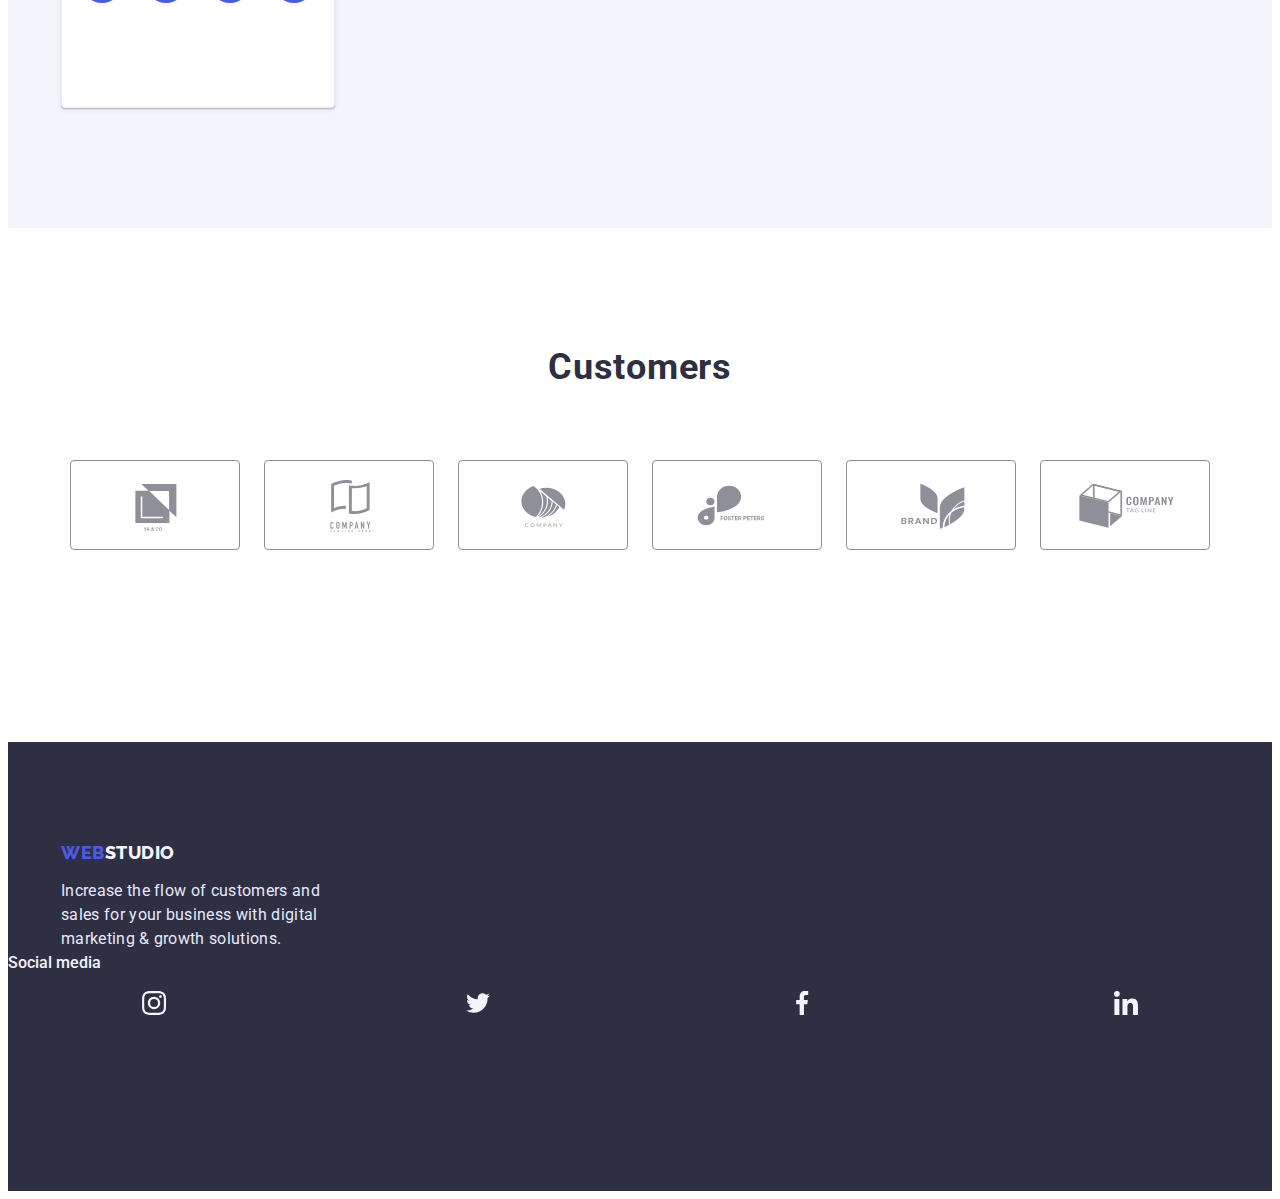
==== commit 2c9f03ad: "hw04" ====
--- a/index.html
+++ b/index.html
@@ -374,12 +374,52 @@
             </section>
         </main>
         <footer class="footer">
-            <div class="container">
+            <div class="container flex-footer">
                 <a href="#" class="logo-footer" > <span class="colortext-footer">Web</span>Studio</a>
                 <p class="footer-uptitle">Increase the flow of customers and sales for your business with digital marketing & growth solutions.</p>
-               
             </div>
-         
+            <div class="">
+                <p class="footer-social-media">Social media</p>
+                <ul class="footer-social-list list">
+                    <li class="sm-item">
+                        <a class="link-sm link" 
+                        href="https://instagram.com" target="_blank" rel="noopener noreferrer"
+                        aria-label="Instagram icon">
+                    <svg class="sm-icon" wight="24" height="24">
+                        <use href="./images/icons.svg#icon-instagram"></use>
+                    </svg>
+                    </a>
+                    </li>
+                    <li class="sm-item">
+                        <a class="link-sm link" 
+                        href="https://twitter.com" target="_blank" rel="noopener noreferrer"
+                        aria-label="Twitter icon">
+                    <svg class="sm-icon" wight="24" height="24">
+                        <use href="./images/icons.svg#icon-twitter"></use>
+                    </svg>
+                    </a>
+                    </li>
+                    <li class="sm-item">
+                        <a class="link-sm link" 
+                        href="https://facebook.com" target="_blank" rel="noopener noreferrer"
+                        aria-label="Facebook icon">
+                    <svg class="sm-icon" wight="24" height="24">
+                        <use href="./images/icons.svg#icon-facebook"></use>
+                    </svg>
+                    </a>
+                    </li>
+                    <li class="sm-item">
+                        <a class="link-sm link" 
+                        href="https://linkedin.com" target="_blank" rel="noopener noreferrer"
+                        aria-label="Linkedin icon">
+                    <svg class="sm-icon" wight="24" height="24">
+                        <use href="./images/icons.svg#icon-linkedin"></use>
+                    </svg>
+                    </a>
+                    </li>
+                    
+                </ul>
+            </div>
         </footer>
 </body>
 </html>--- a/css/styles.css
+++ b/css/styles.css
@@ -321,6 +321,7 @@
 border-width:  1px;
 border-style: solid;
 border-radius: 0px 0px 4px 4px;
+box-shadow: 0px 1px 6px rgba(46, 47, 66, 0.08), 0px 1px 1px rgba(46, 47, 66, 0.16), 0px 2px 1px rgba(46, 47, 66, 0.08);;
 }
 
 .photo {
@@ -330,8 +331,8 @@
 }
 
 .team-member {
-padding: 32px 16px;
 border-radius: 0px 0px 4px 4px;
+padding: 32px 0;
 
 }
 
@@ -388,12 +389,14 @@
 
 .title {
 font-size: 36px;
-line-height: 40px;
+line-height: 1.1;
 text-align: center;
 letter-spacing: 0.02em;
 text-transform: capitalize;
 margin-bottom: 72px;
-}
+color: #2e2f42;
+}
+
 .clients-list {
     display: flex;
     align-items: center;
@@ -403,6 +406,7 @@
 .list {
 }
 .clients-item {
+
 }
 .clients-link {
     display: flex;
@@ -414,21 +418,19 @@
 
     width: 168px;
     height: 88px;
+
+    color: #8e8f99;
+
 }
 
 .clients-link:hover,
 .clients-link:focus {
   border-color: #404BBF;
-}
-
-.clients-icon:hover,
-.clients-icon:focus {
-    fill: #404BBF;
-
-}
-
+  color: #404bbf;
+}
 
 .customers-icon-logo {
+    fill: currentColor;
 }
 
 
@@ -438,6 +440,13 @@
 background-color: #2E2F42;
 padding-top: 100px;
 padding-bottom: 100px;
+
+}
+
+.container-footer {
+    display: flex;
+    align-items: baseline;
+    margin-right: 120px;
 
 }
 
@@ -481,8 +490,28 @@
     display: inline-block;
     
 }
-
-
+/* FOOTER SOCIAL MEDIA */
+
+.footer-text {
+    width: 264px;
+    color: #F4F4FD;
+    font-size: 16px;
+    line-height: 1.5;
+    letter-spacing: 0.02em;
+}
+
+.footer-social-media {
+    color: #F4F4FD;
+    margin-bottom: 16px;
+    font-weight: 500;
+    line-height: 24px;
+}
+
+.footer-social-list {
+    display: flex;
+    gap: 16px;
+    align-items: baseline;
+}
 /*----------------------------------------PORTFOLIO--------------------------------------------- */
 .container-portfolio {
     padding: 96px 0 120px;
@@ -525,6 +554,7 @@
 color: #FFFFFF;
 background-color:#404BBF;
 border: 1px solid transparent; 
+box-shadow:0px 3px 1px rgba(0, 0, 0, 0.1), 0px 2px 1px rgba(0, 0, 0, 0.08), 0px 2px 2px rgba(0, 0, 0, 0.12);
 
 }
 
@@ -548,7 +578,13 @@
 
 .portfolio-item {
     width: calc((100% - 48px) / 3); 
+    display: block;
    
+}
+
+.link-portfolio:focus,
+.link-portfolio:hover {
+    box-shadow: 0px 1px 6px rgba(46, 47, 66, 0.08), 0px 1px 1px rgba(46, 47, 66, 0.16), 0px 2px 1px rgba(46, 47, 66, 0.08);
 }
 
 .portfolio-item:nth-child(3n+1) {
@@ -575,4 +611,5 @@
 
 .link-portfolio {
     text-decoration: none;
-}
+    display: block; 
+}
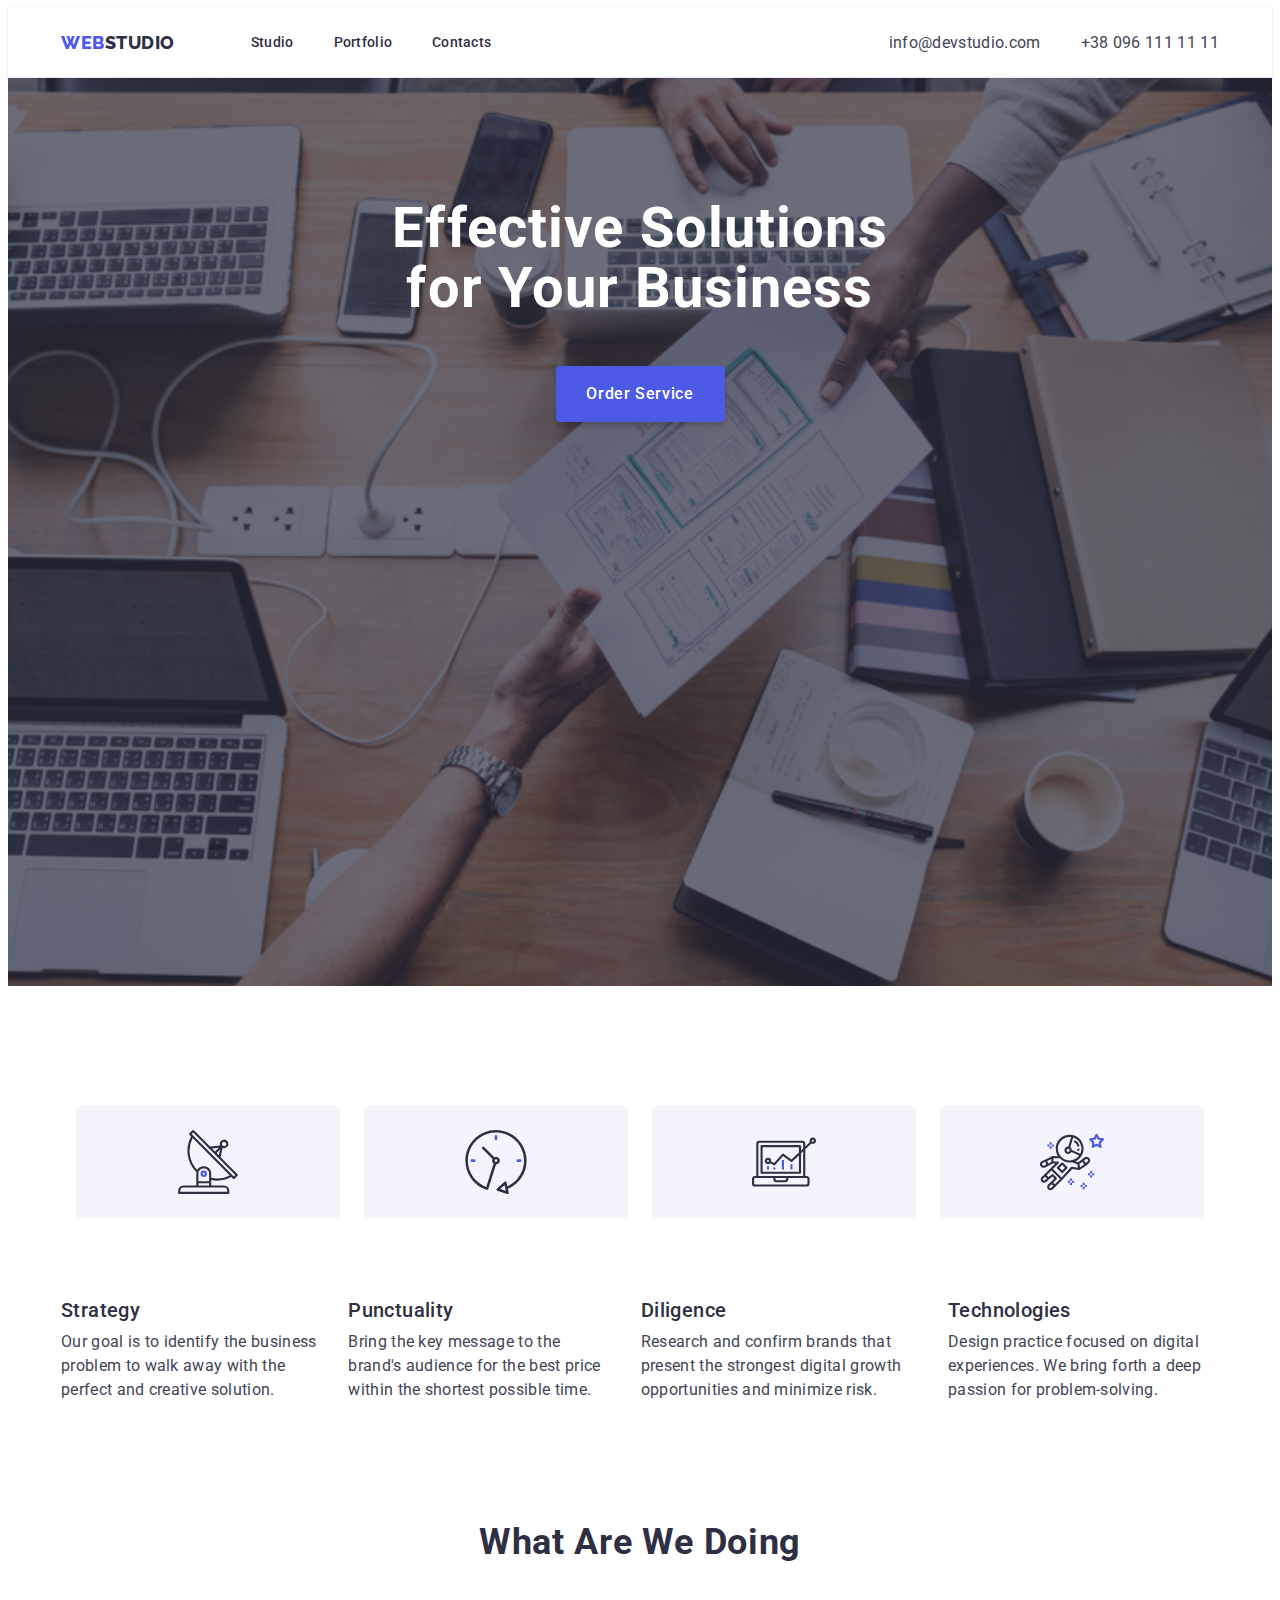
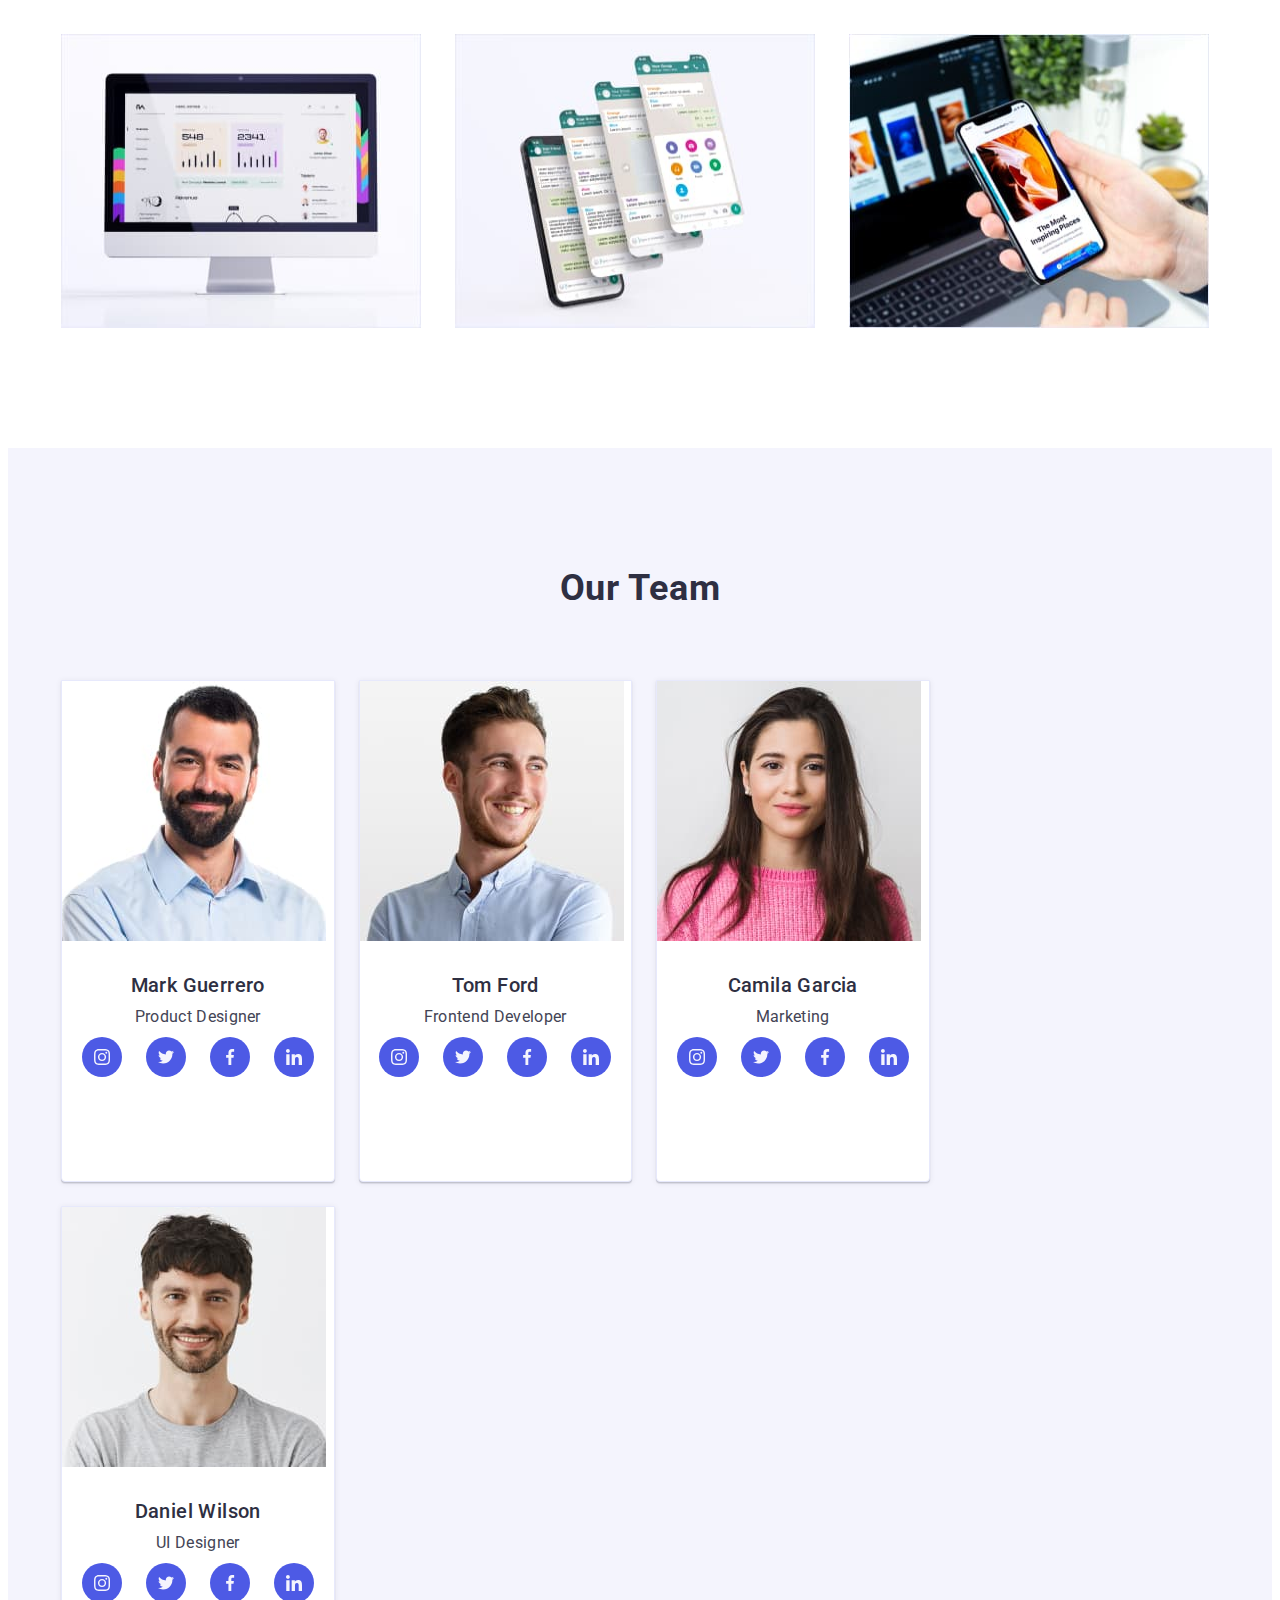
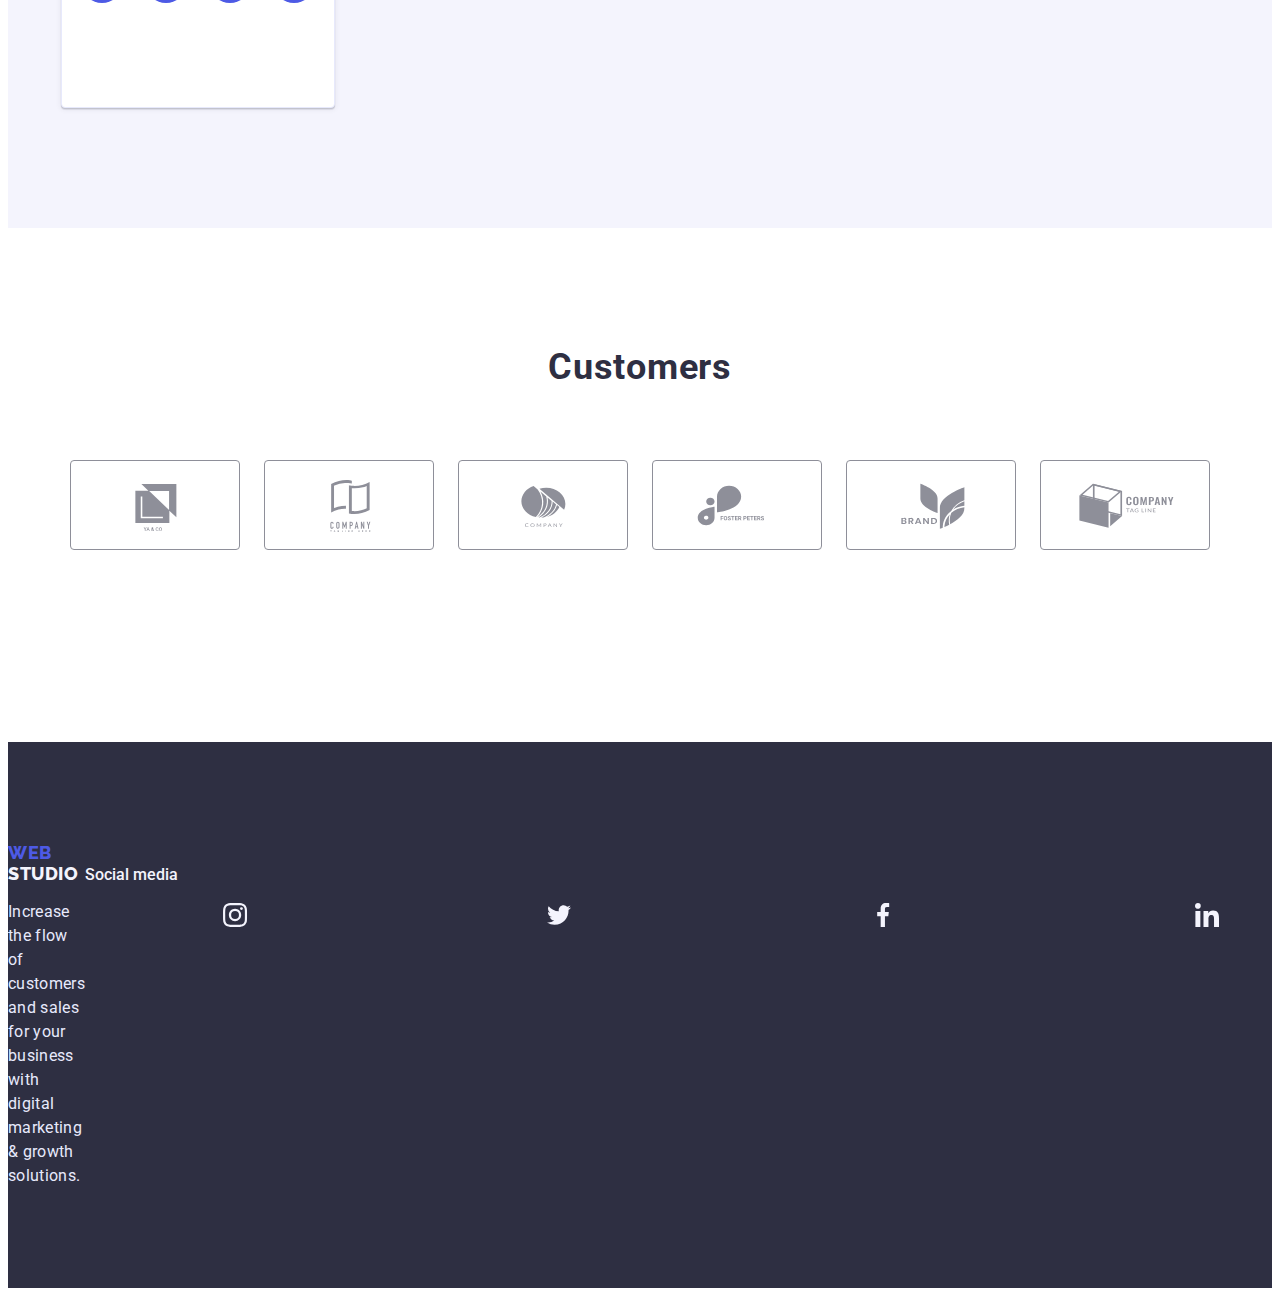
==== commit 1d8d6c34: "footer problem" ====
--- a/index.html
+++ b/index.html
@@ -374,52 +374,55 @@
             </section>
         </main>
         <footer class="footer">
-            <div class="container flex-footer">
-                <a href="#" class="logo-footer" > <span class="colortext-footer">Web</span>Studio</a>
-                <p class="footer-uptitle">Increase the flow of customers and sales for your business with digital marketing & growth solutions.</p>
+            <div class="container-footer">
+                <div class="container-logo-footer">
+                    <a href="#" class="logo-footer" > <span class="colortext-footer">Web</span>Studio</a>
+                    <p class="footer-uptitle">Increase the flow of customers and sales for your business with digital marketing & growth solutions.</p>
+                </div>
+                <div class="social-flex">
+                    <p class="footer-social-media">Social media</p>
+                    <ul class="footer-social-list list">
+                        <li class="sm-item">
+                            <a class="link-sm link" 
+                            href="https://instagram.com" target="_blank" rel="noopener noreferrer"
+                            aria-label="Instagram icon">
+                        <svg class="sm-icon" wight="24" height="24">
+                            <use href="./images/icons.svg#icon-instagram"></use>
+                        </svg>
+                        </a>
+                        </li>
+                        <li class="sm-item">
+                            <a class="link-sm link" 
+                            href="https://twitter.com" target="_blank" rel="noopener noreferrer"
+                            aria-label="Twitter icon">
+                        <svg class="sm-icon" wight="24" height="24">
+                            <use href="./images/icons.svg#icon-twitter"></use>
+                        </svg>
+                        </a>
+                        </li>
+                        <li class="sm-item">
+                            <a class="link-sm link" 
+                            href="https://facebook.com" target="_blank" rel="noopener noreferrer"
+                            aria-label="Facebook icon">
+                        <svg class="sm-icon" wight="24" height="24">
+                            <use href="./images/icons.svg#icon-facebook"></use>
+                        </svg>
+                        </a>
+                        </li>
+                        <li class="sm-item">
+                            <a class="link-sm link" 
+                            href="https://linkedin.com" target="_blank" rel="noopener noreferrer"
+                            aria-label="Linkedin icon">
+                        <svg class="sm-icon" wight="24" height="24">
+                            <use href="./images/icons.svg#icon-linkedin"></use>
+                        </svg>
+                        </a>
+                        </li>
+                        
+                    </ul>
+                </div>
             </div>
-            <div class="">
-                <p class="footer-social-media">Social media</p>
-                <ul class="footer-social-list list">
-                    <li class="sm-item">
-                        <a class="link-sm link" 
-                        href="https://instagram.com" target="_blank" rel="noopener noreferrer"
-                        aria-label="Instagram icon">
-                    <svg class="sm-icon" wight="24" height="24">
-                        <use href="./images/icons.svg#icon-instagram"></use>
-                    </svg>
-                    </a>
-                    </li>
-                    <li class="sm-item">
-                        <a class="link-sm link" 
-                        href="https://twitter.com" target="_blank" rel="noopener noreferrer"
-                        aria-label="Twitter icon">
-                    <svg class="sm-icon" wight="24" height="24">
-                        <use href="./images/icons.svg#icon-twitter"></use>
-                    </svg>
-                    </a>
-                    </li>
-                    <li class="sm-item">
-                        <a class="link-sm link" 
-                        href="https://facebook.com" target="_blank" rel="noopener noreferrer"
-                        aria-label="Facebook icon">
-                    <svg class="sm-icon" wight="24" height="24">
-                        <use href="./images/icons.svg#icon-facebook"></use>
-                    </svg>
-                    </a>
-                    </li>
-                    <li class="sm-item">
-                        <a class="link-sm link" 
-                        href="https://linkedin.com" target="_blank" rel="noopener noreferrer"
-                        aria-label="Linkedin icon">
-                    <svg class="sm-icon" wight="24" height="24">
-                        <use href="./images/icons.svg#icon-linkedin"></use>
-                    </svg>
-                    </a>
-                    </li>
-                    
-                </ul>
-            </div>
+           
         </footer>
 </body>
 </html>--- a/css/styles.css
+++ b/css/styles.css
@@ -436,6 +436,7 @@
 
 /* FOOTER */
 
+
 .footer {
 background-color: #2E2F42;
 padding-top: 100px;
@@ -446,7 +447,11 @@
 .container-footer {
     display: flex;
     align-items: baseline;
-    margin-right: 120px;
+
+
+}
+
+.container-logo-footer {
 
 }
 
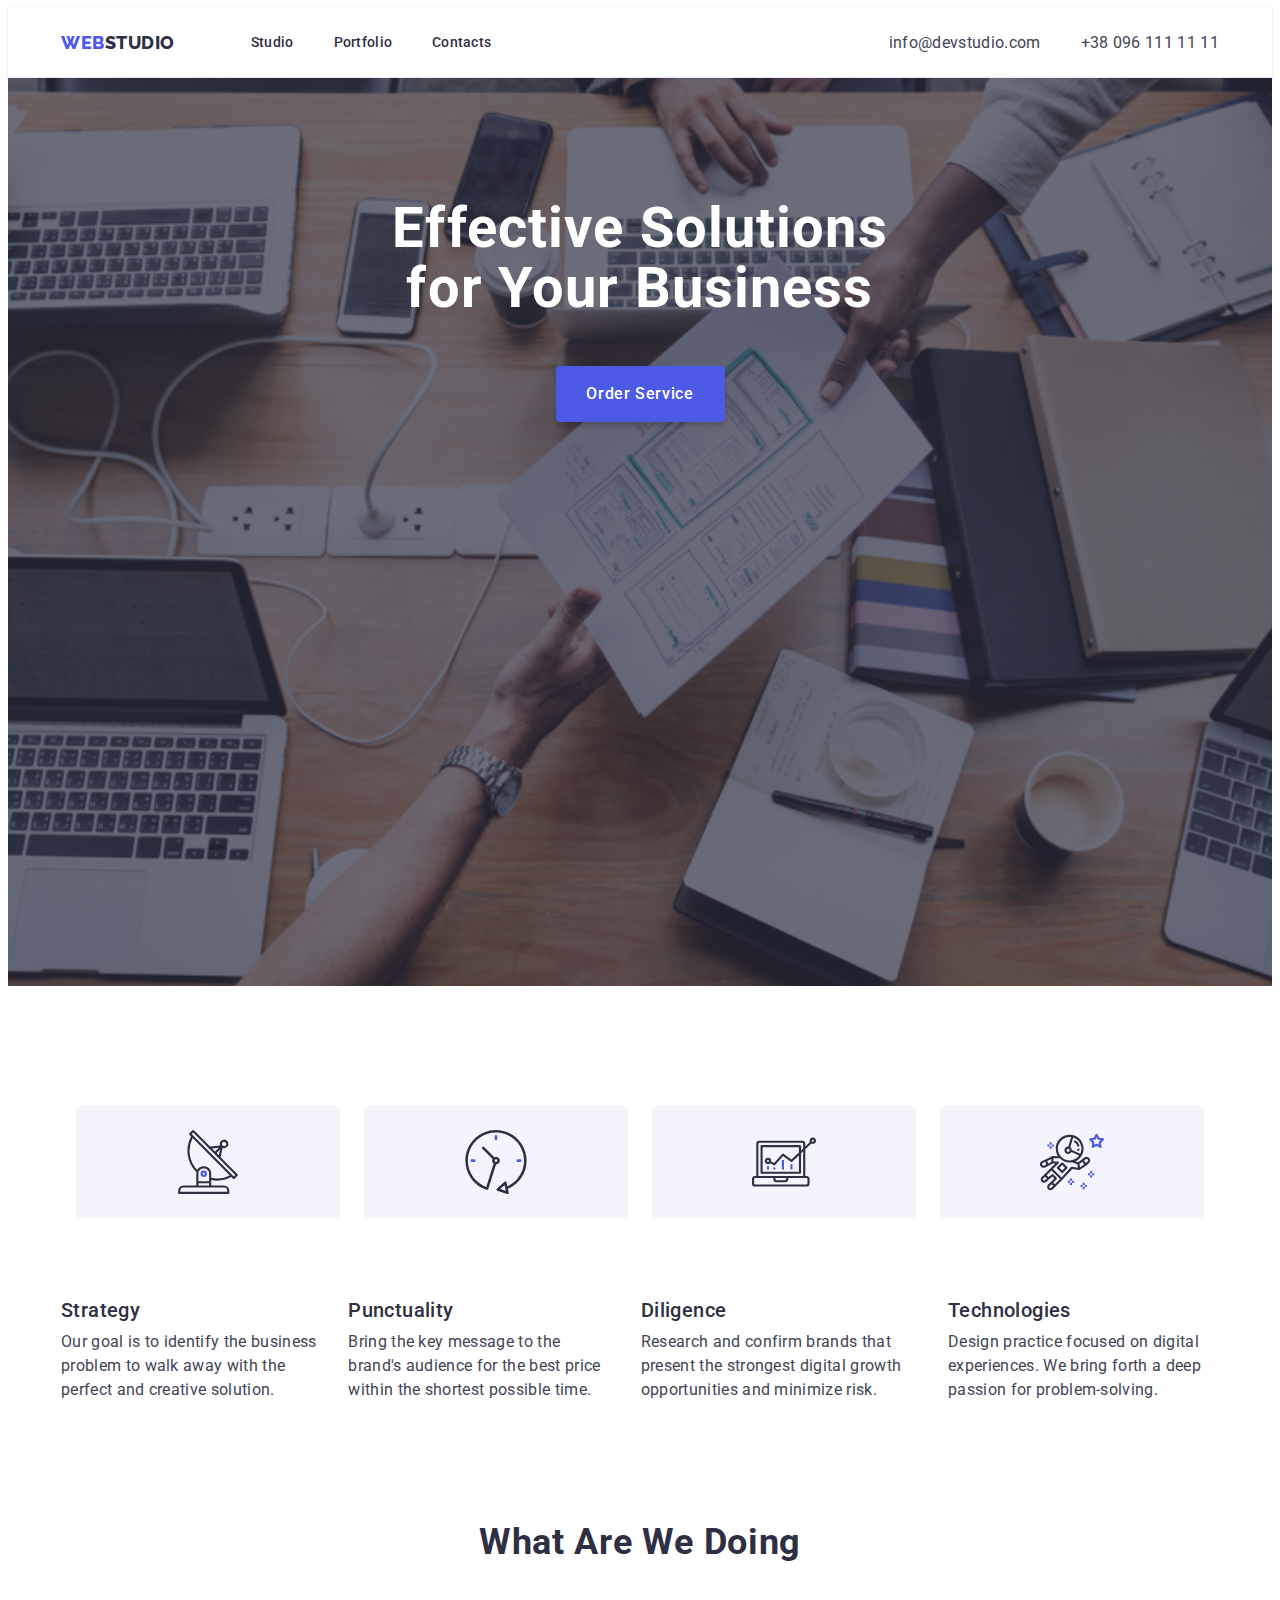
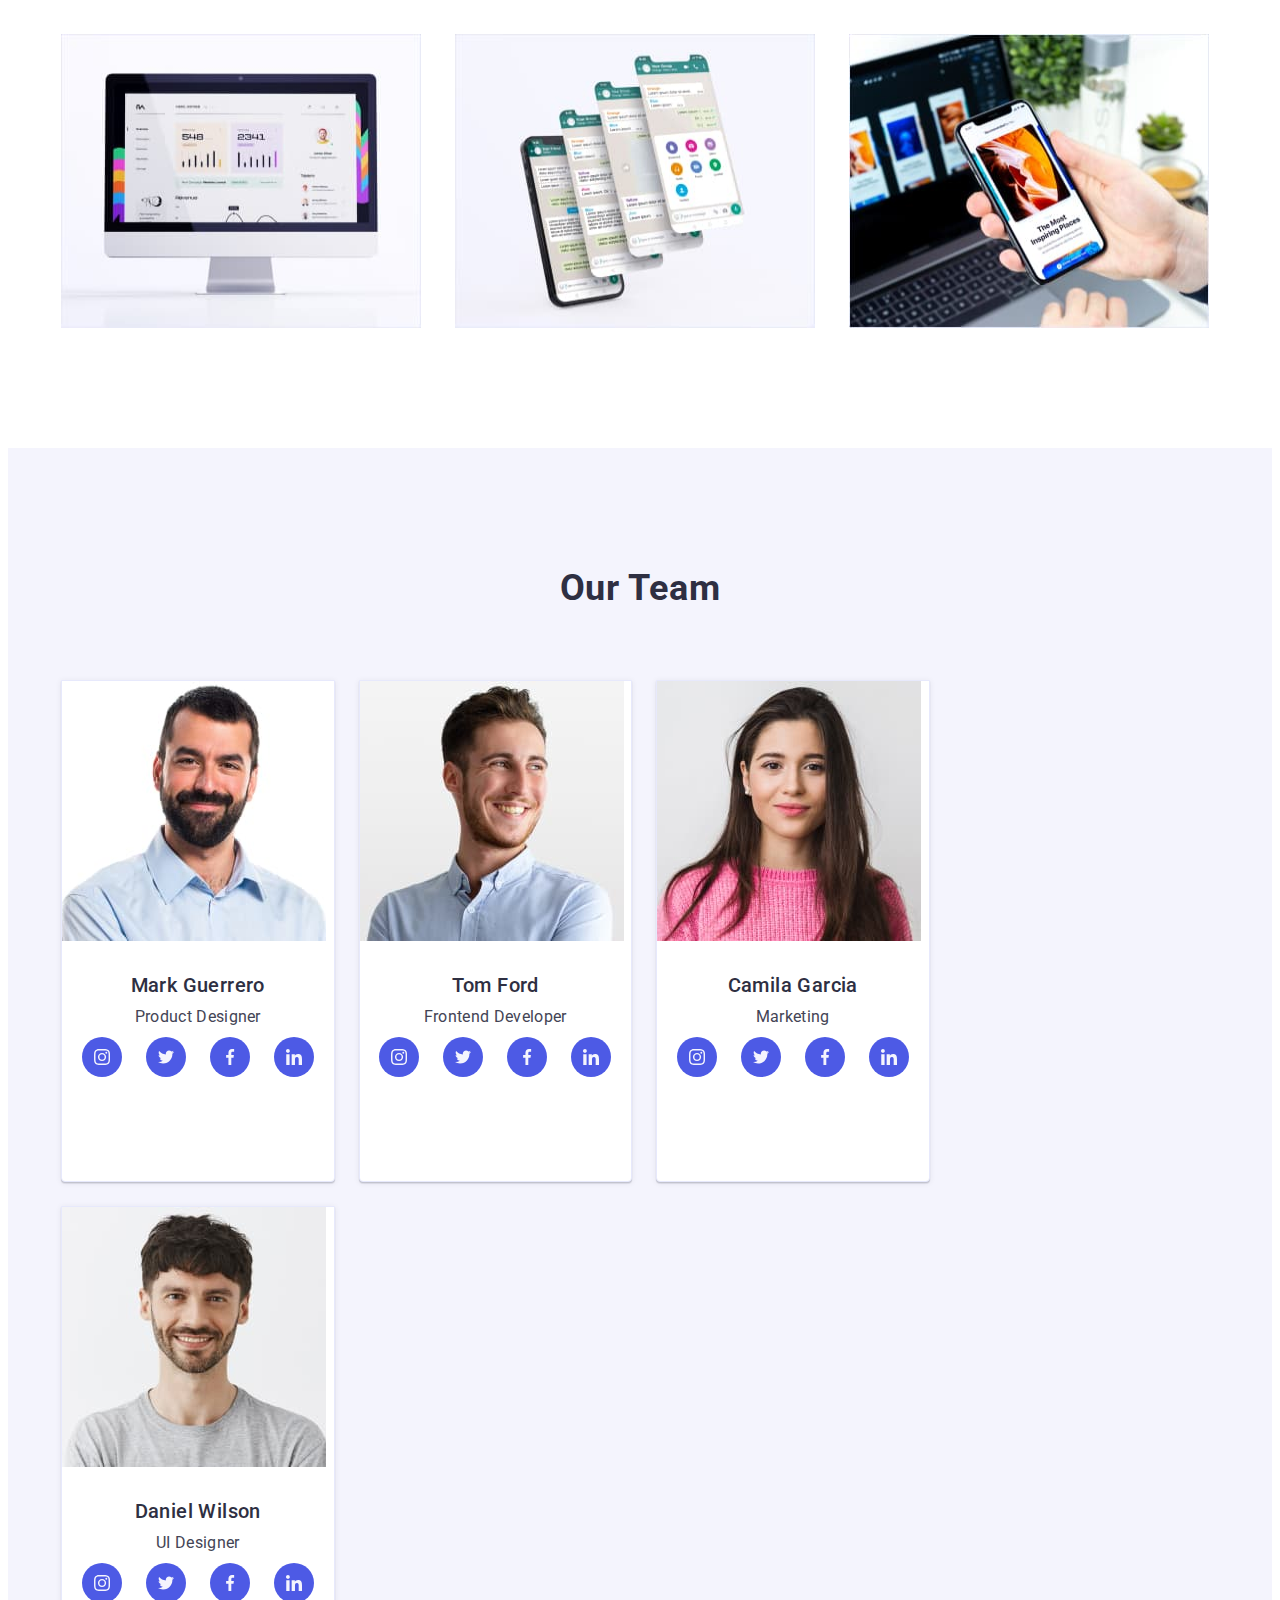
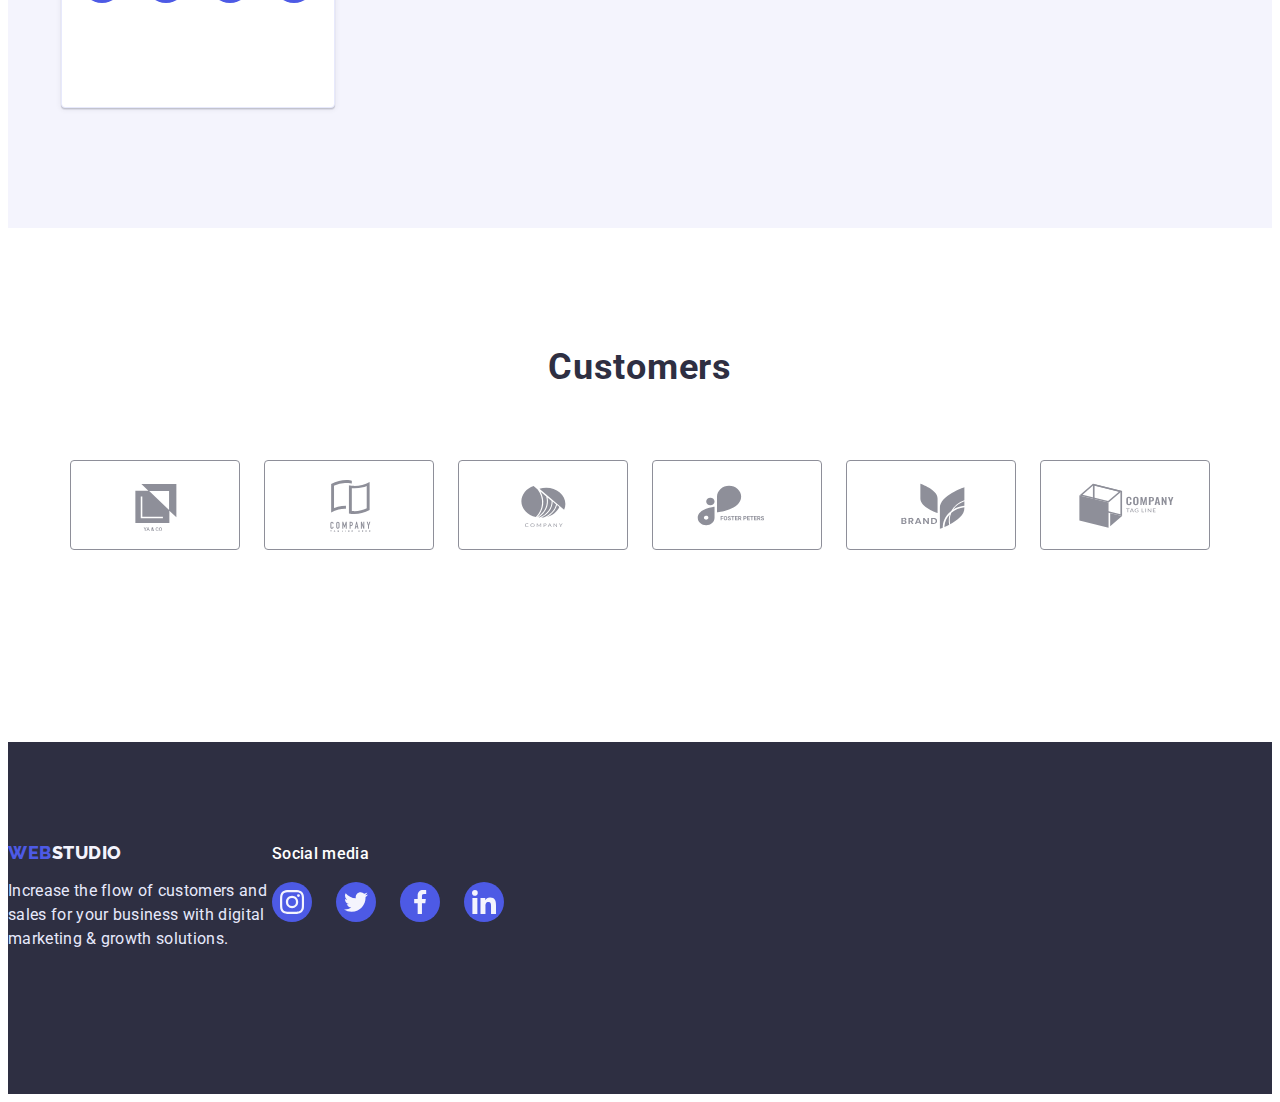
==== commit 42b6cd1d: "hw04" ====
--- a/index.html
+++ b/index.html
@@ -129,7 +129,7 @@
                                         target="_blank" 
                                         rel="noopener noreferrer"
                                         aria-label="Instagram Icon">
-                                           <svg class="socials-icon" width="16px" height="16px">
+                                           <svg class="socials-icon" width="16" height="16">
                                             <use href="./images/icons.svg#icon-instagram" ></use>
                                            </svg>
                                         </a>
@@ -139,7 +139,7 @@
                                         target="_blank" 
                                         rel="noopener noreferrer" 
                                         aria-label="Twitter Icon">
-                                            <svg class="socials-icon" width="16px" height="16px">
+                                            <svg class="socials-icon" width="16" height="16">
                                                 <use href="./images/icons.svg#icon-twitter" ></use>
                                             </svg>
                                         </a>
@@ -148,7 +148,7 @@
                                         <a class="socials-link link" href="https://facebook.com" 
                                         target="_blank" rel="noopener noreferrer" 
                                         aria-label="Facebook Icon">
-                                            <svg class="socials-icon" width="16px" height="16px">
+                                            <svg class="socials-icon" width="16" height="16">
                                                 <use href="./images/icons.svg#icon-facebook" ></use>
                                             </svg>
                                         </a>
@@ -158,7 +158,7 @@
                                         target="_blank" 
                                         rel="noopener noreferrer" 
                                         aria-label="Linkedin Icon">
-                                            <svg class="socials-icon" width="16px" height="16px">
+                                            <svg class="socials-icon" width="16" height="16">
                                                 <use href="./images/icons.svg#icon-linkedin" ></use>
                                             </svg>
                                         </a>
--- a/css/styles.css
+++ b/css/styles.css
@@ -510,13 +510,45 @@
     margin-bottom: 16px;
     font-weight: 500;
     line-height: 24px;
+    letter-spacing: 0.02em;
+    color:#FFFFFF;
 }
 
 .footer-social-list {
     display: flex;
     gap: 16px;
-    align-items: baseline;
-}
+
+}
+
+.sm-item {
+    width: 40px;
+    height: 40px;
+
+}
+
+.link-sm {
+    width: 100%;
+    height: 100%;
+    background-color: #4d5ae5;
+    border-radius: 50%;
+    display: flex;
+    align-items: center;
+    justify-content: center;
+
+
+}
+
+.link-sm:hover,
+.link-sm:focus
+ {
+    background-color: #31d0aa;
+}
+
+.sm-icon {
+    fill:  #f4f4fd ;
+    
+}
+
 /*----------------------------------------PORTFOLIO--------------------------------------------- */
 .container-portfolio {
     padding: 96px 0 120px;
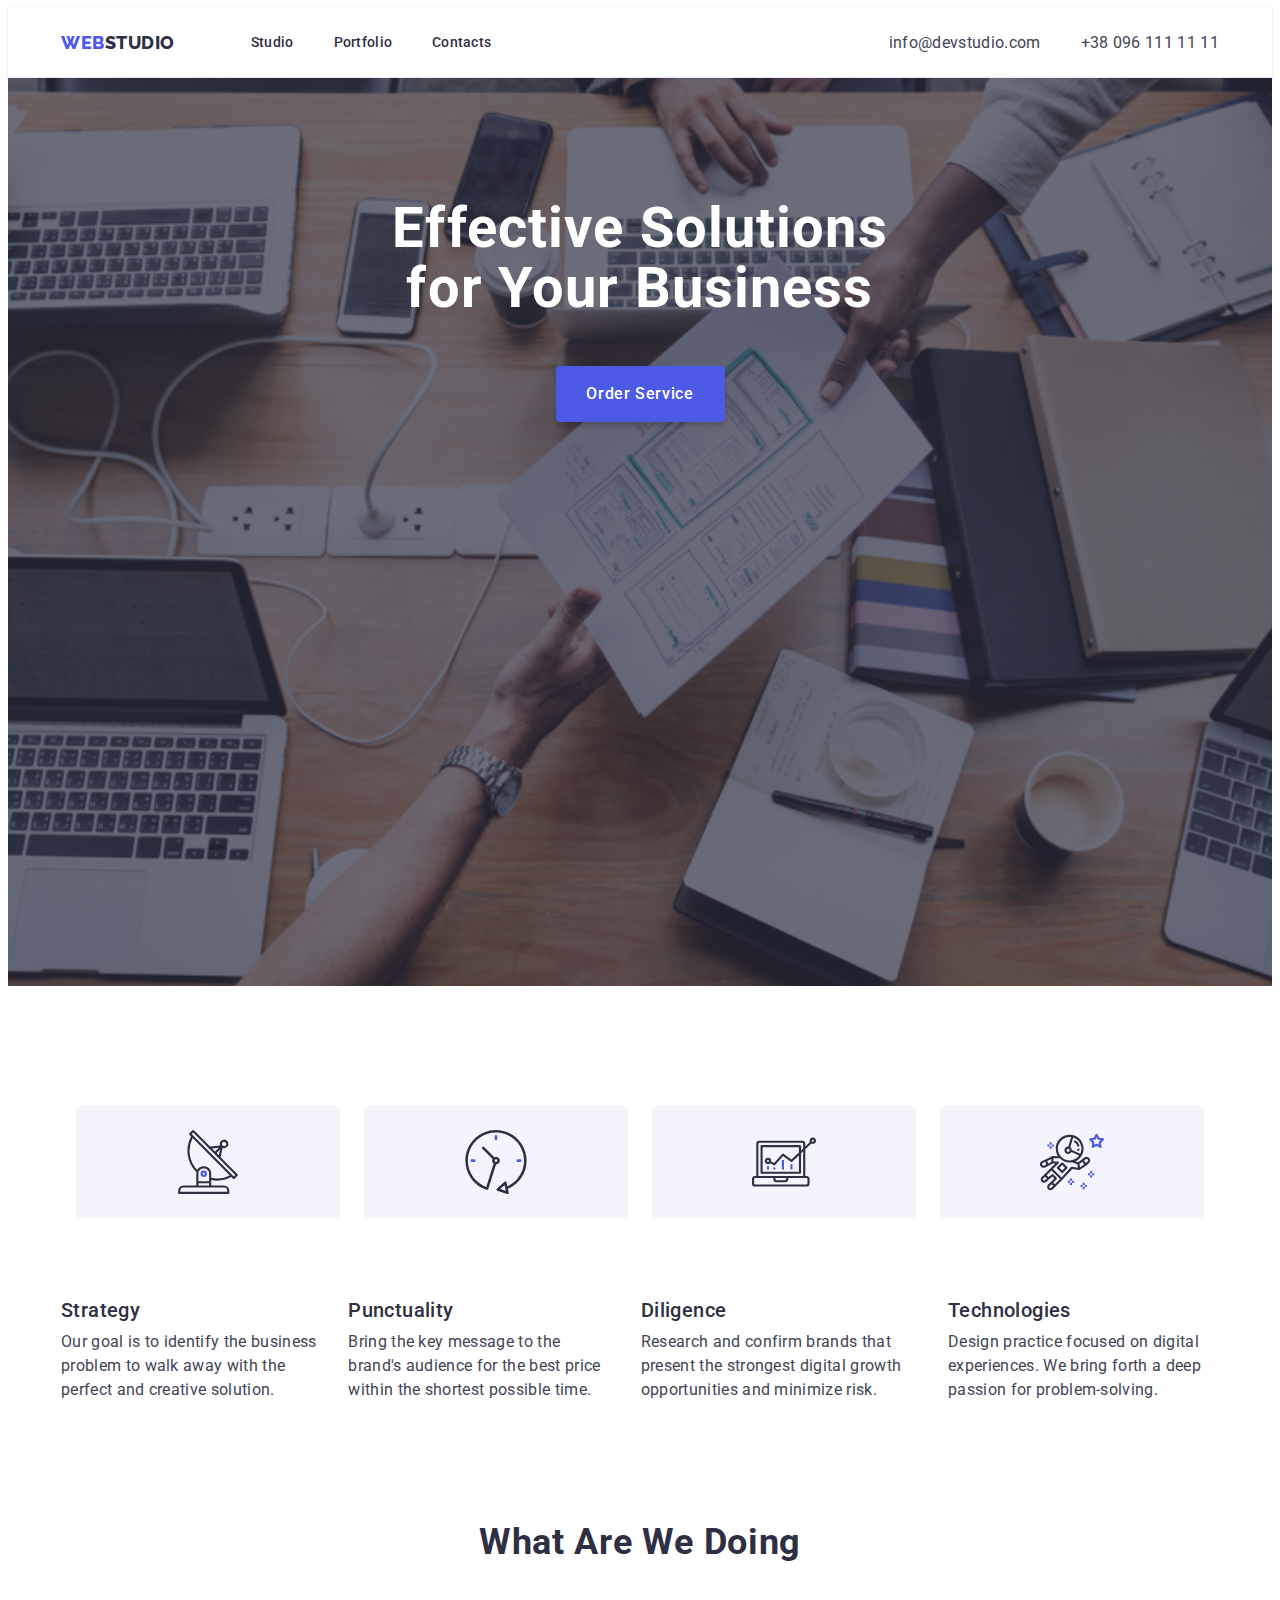
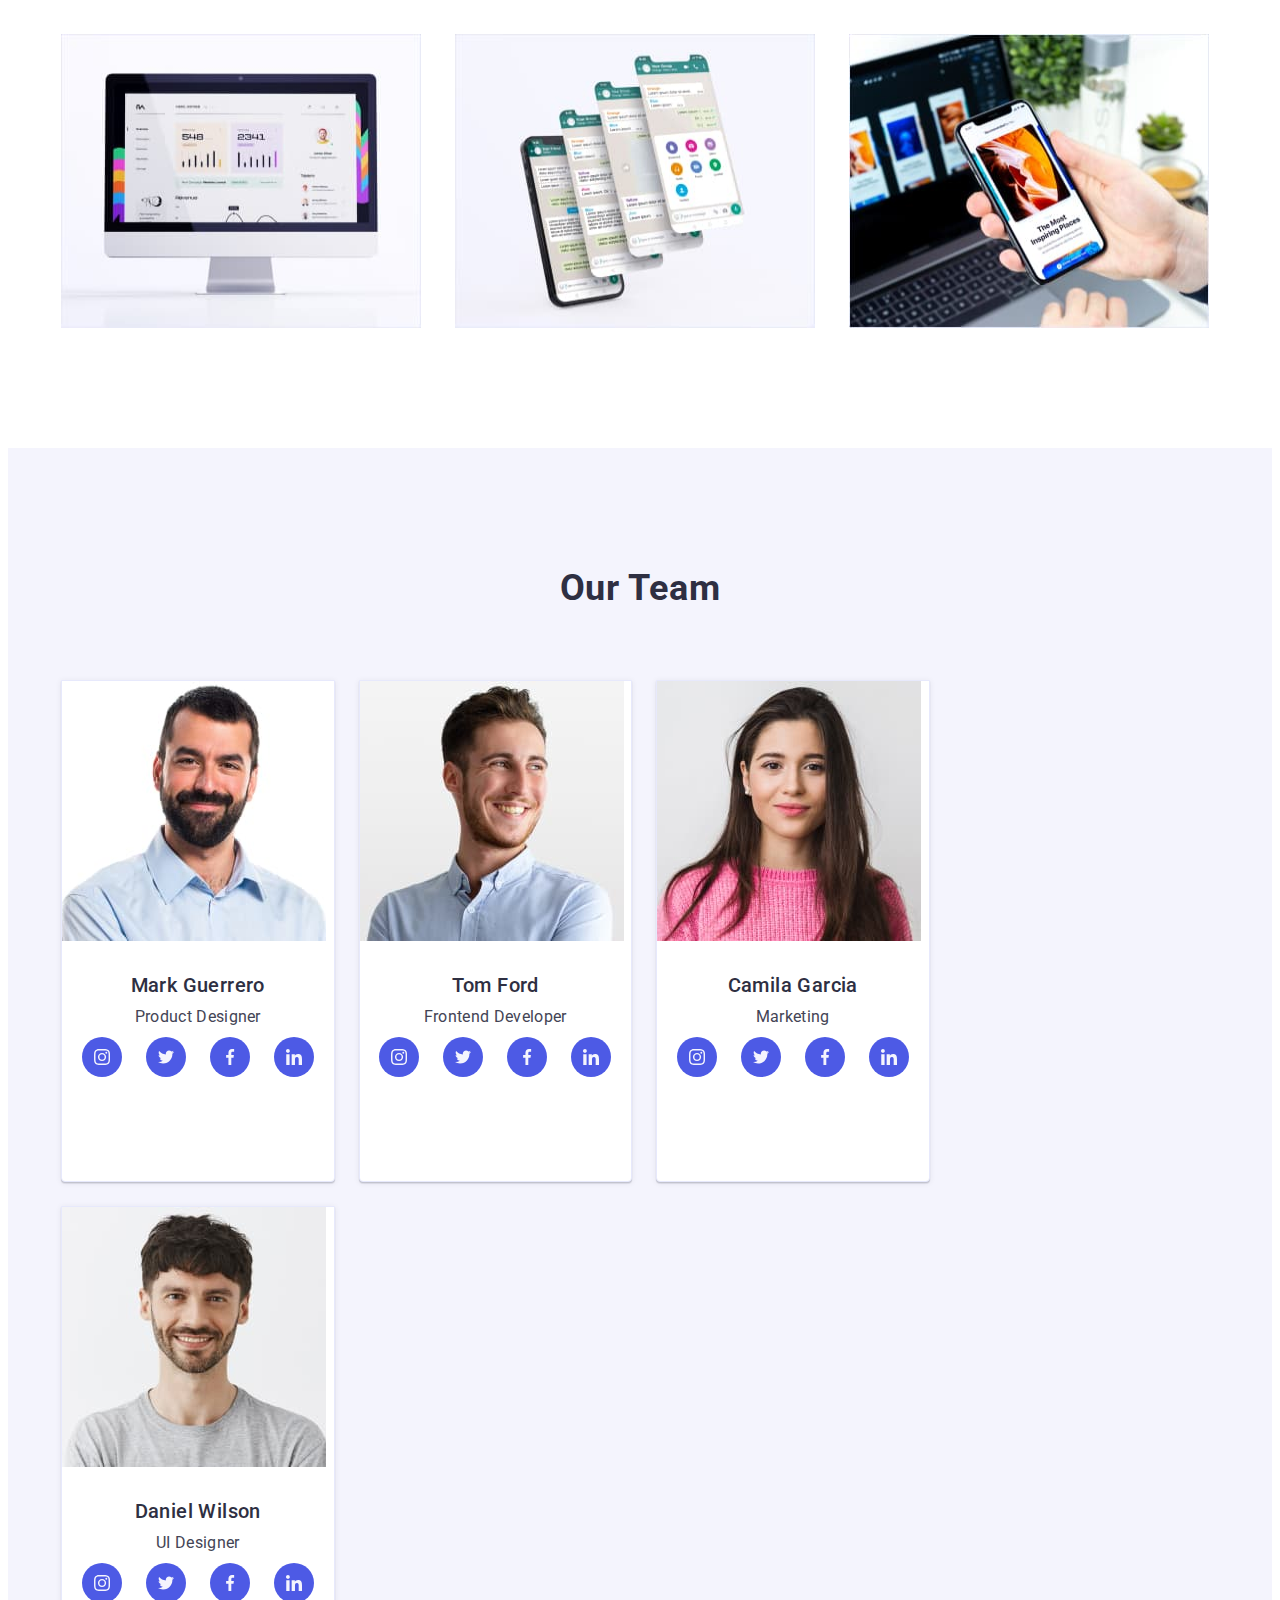
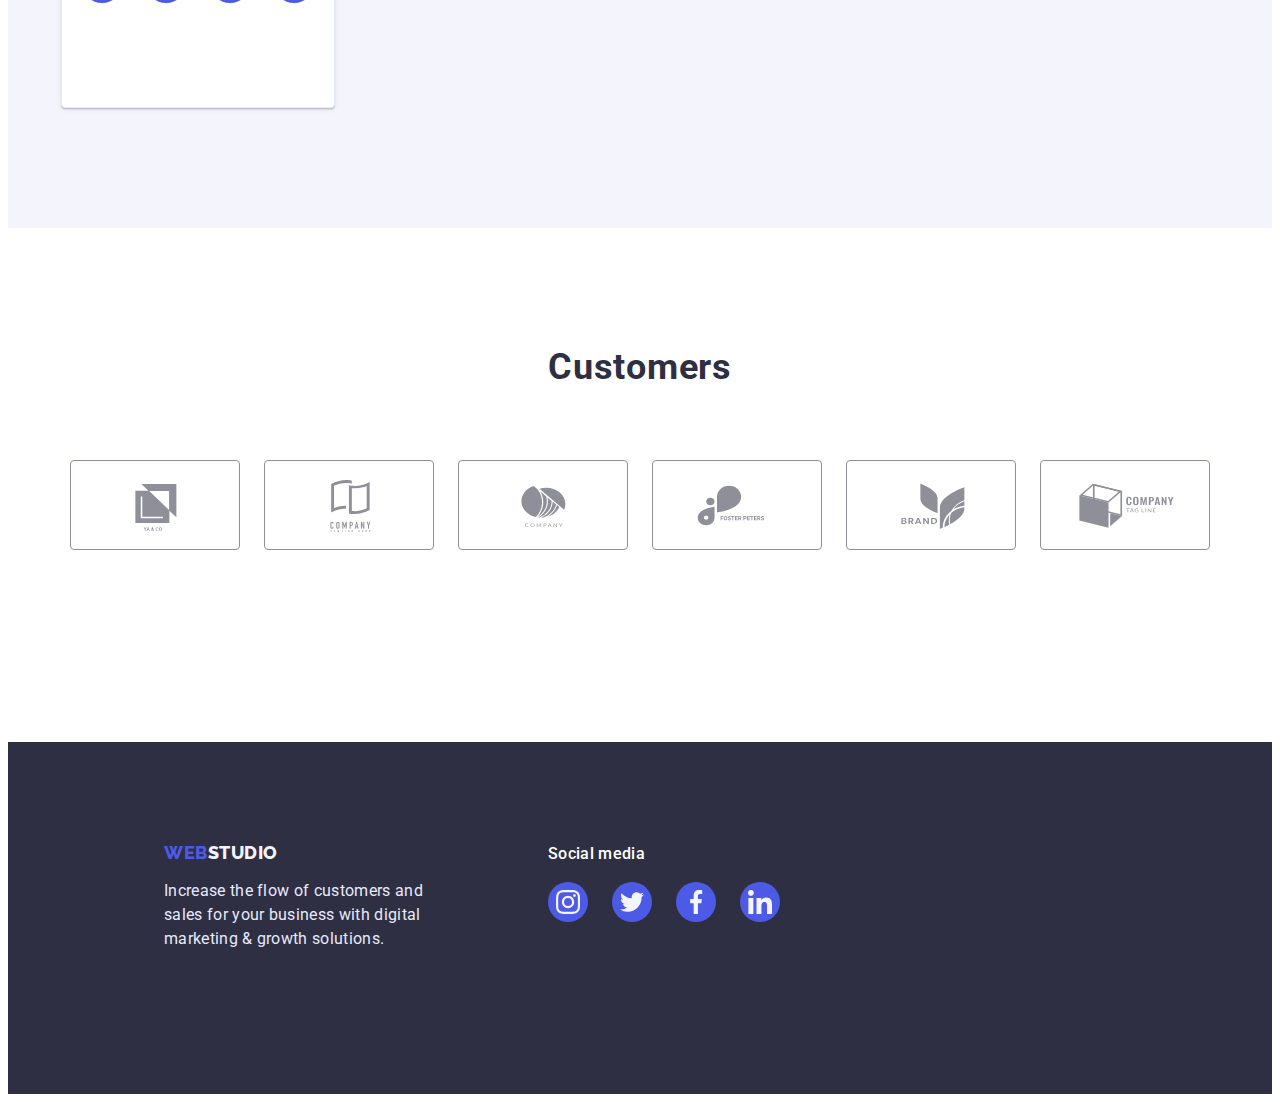
==== commit 7b10138e: "hw4" ====
--- a/index.html
+++ b/index.html
@@ -386,7 +386,7 @@
                             <a class="link-sm link" 
                             href="https://instagram.com" target="_blank" rel="noopener noreferrer"
                             aria-label="Instagram icon">
-                        <svg class="sm-icon" wight="24" height="24">
+                        <svg class="sm-icon" width="24" height="24">
                             <use href="./images/icons.svg#icon-instagram"></use>
                         </svg>
                         </a>
@@ -395,7 +395,7 @@
                             <a class="link-sm link" 
                             href="https://twitter.com" target="_blank" rel="noopener noreferrer"
                             aria-label="Twitter icon">
-                        <svg class="sm-icon" wight="24" height="24">
+                        <svg class="sm-icon" width="24" height="24">
                             <use href="./images/icons.svg#icon-twitter"></use>
                         </svg>
                         </a>
@@ -404,7 +404,7 @@
                             <a class="link-sm link" 
                             href="https://facebook.com" target="_blank" rel="noopener noreferrer"
                             aria-label="Facebook icon">
-                        <svg class="sm-icon" wight="24" height="24">
+                        <svg class="sm-icon" width="24" height="24">
                             <use href="./images/icons.svg#icon-facebook"></use>
                         </svg>
                         </a>
@@ -413,7 +413,7 @@
                             <a class="link-sm link" 
                             href="https://linkedin.com" target="_blank" rel="noopener noreferrer"
                             aria-label="Linkedin icon">
-                        <svg class="sm-icon" wight="24" height="24">
+                        <svg class="sm-icon" width="24" height="24">
                             <use href="./images/icons.svg#icon-linkedin"></use>
                         </svg>
                         </a>
--- a/css/styles.css
+++ b/css/styles.css
@@ -364,6 +364,7 @@
 .list {
 }
 
+
 .socials-link {
     display: flex;
     justify-content: center;
@@ -373,6 +374,9 @@
     background-color: #4D5AE5;
     border-radius: 50%;
 }
+.socials-icon{
+    fill:  #f4f4fd ;
+}
 
 .socials-link:hover,
 :focus{
@@ -403,11 +407,7 @@
     gap: 24px;
 
 }
-.list {
-}
-.clients-item {
-
-}
+
 .clients-link {
     display: flex;
     align-items: center;
@@ -452,6 +452,8 @@
 }
 
 .container-logo-footer {
+    margin-right: 120px;
+    padding-left: 156px;
 
 }
 
@@ -546,7 +548,7 @@
 
 .sm-icon {
     fill:  #f4f4fd ;
-    
+
 }
 
 /*----------------------------------------PORTFOLIO--------------------------------------------- */
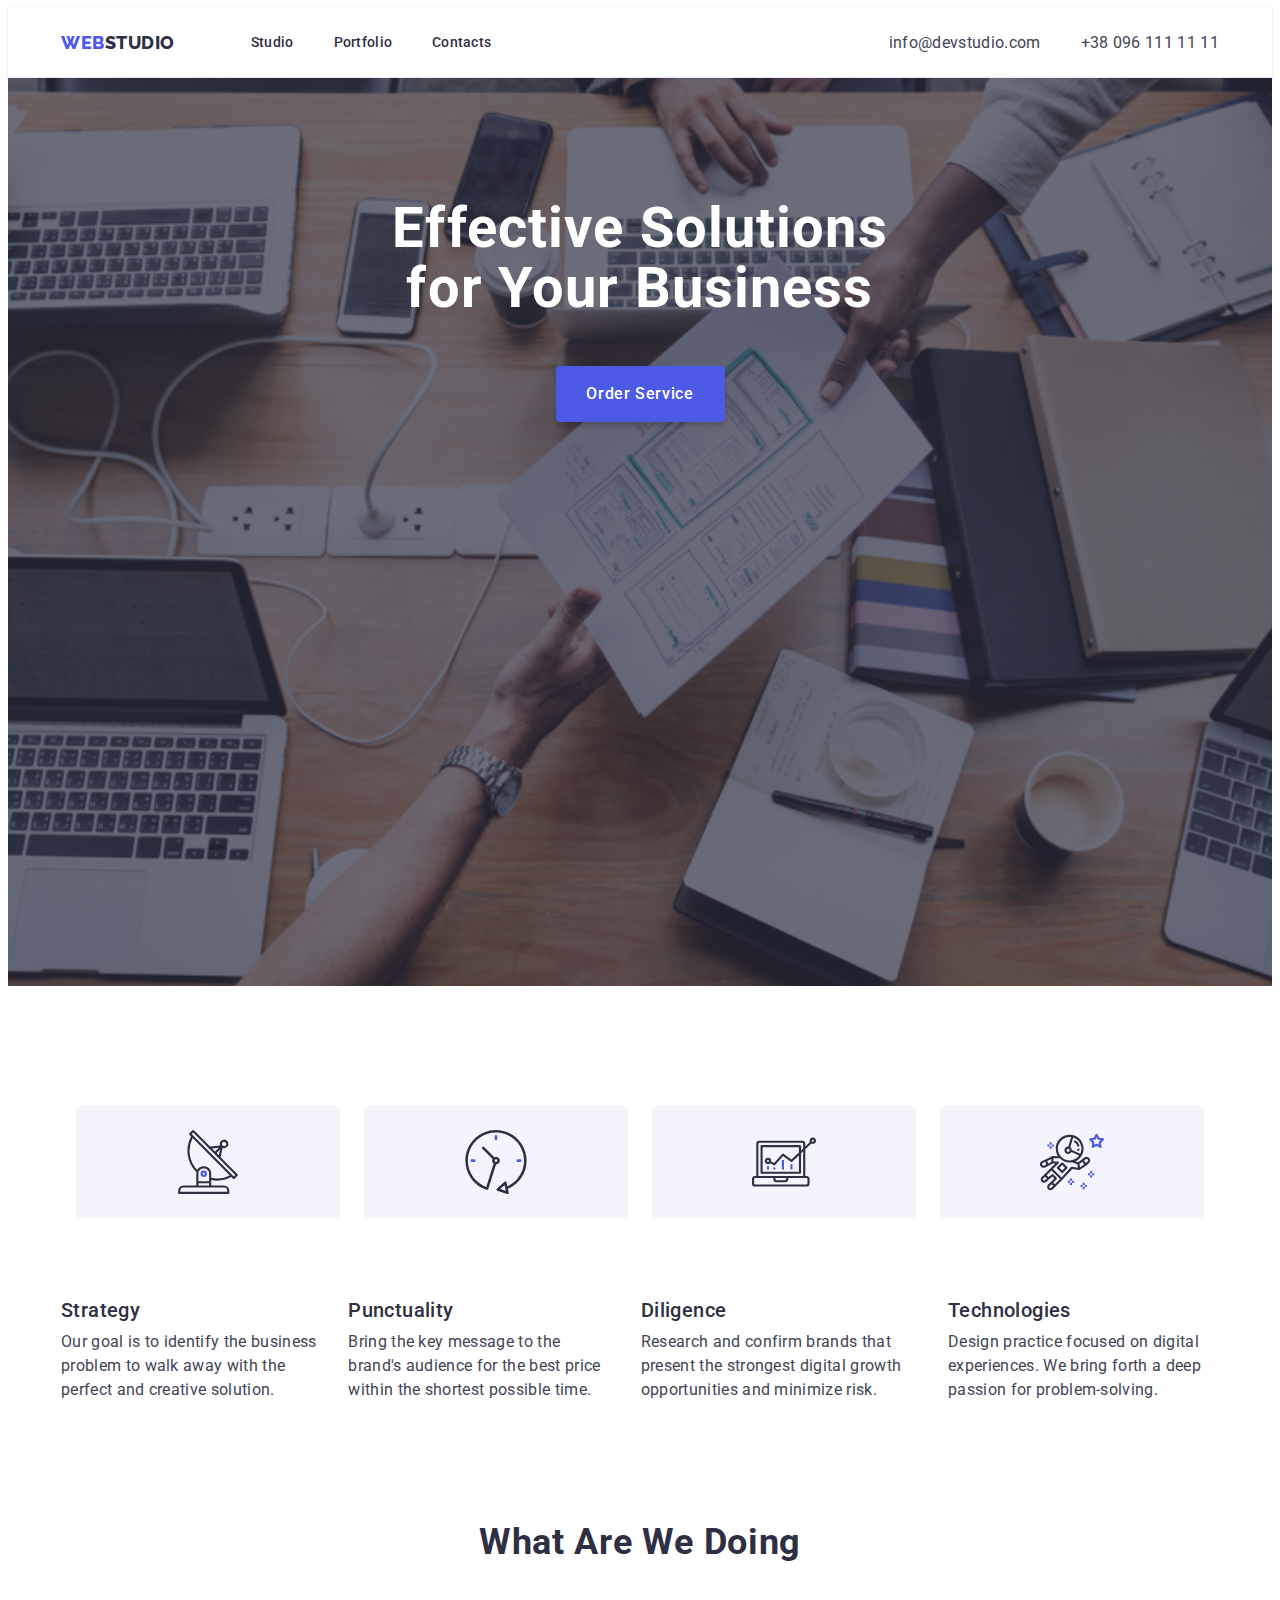
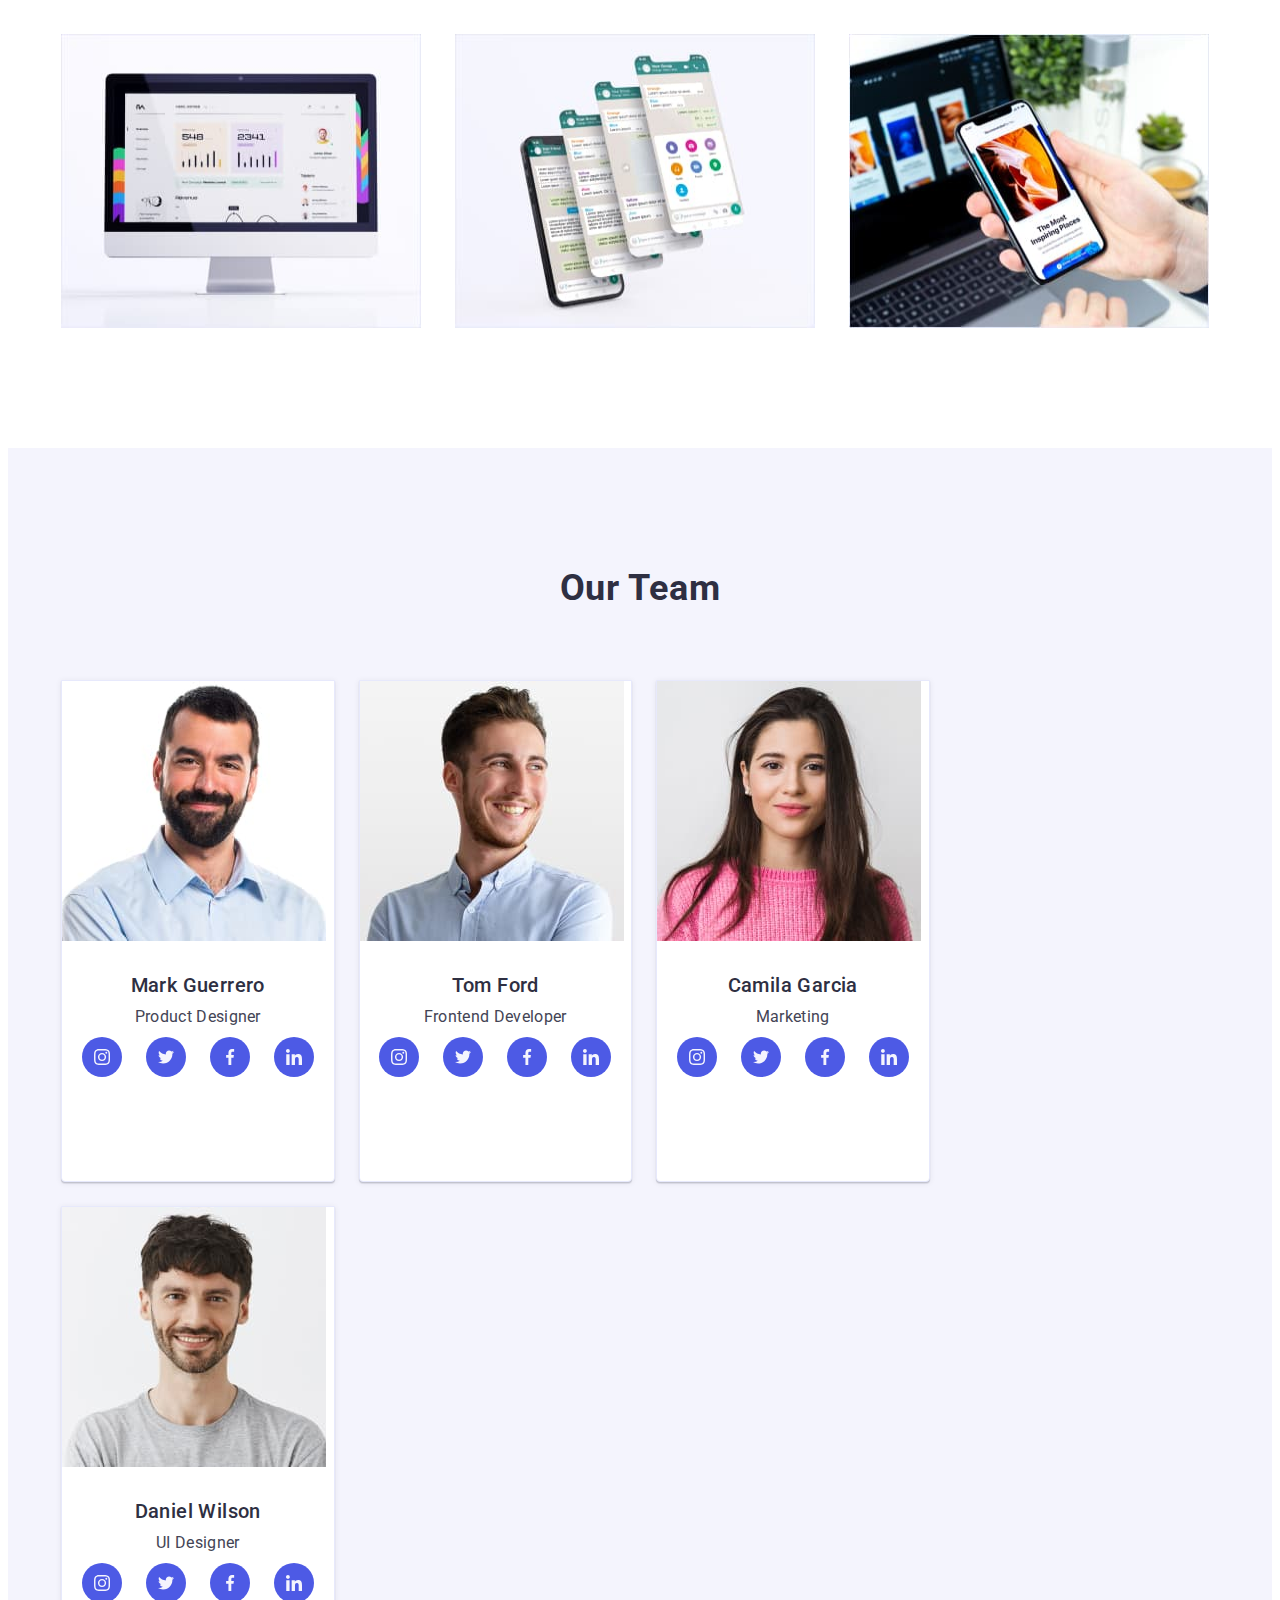
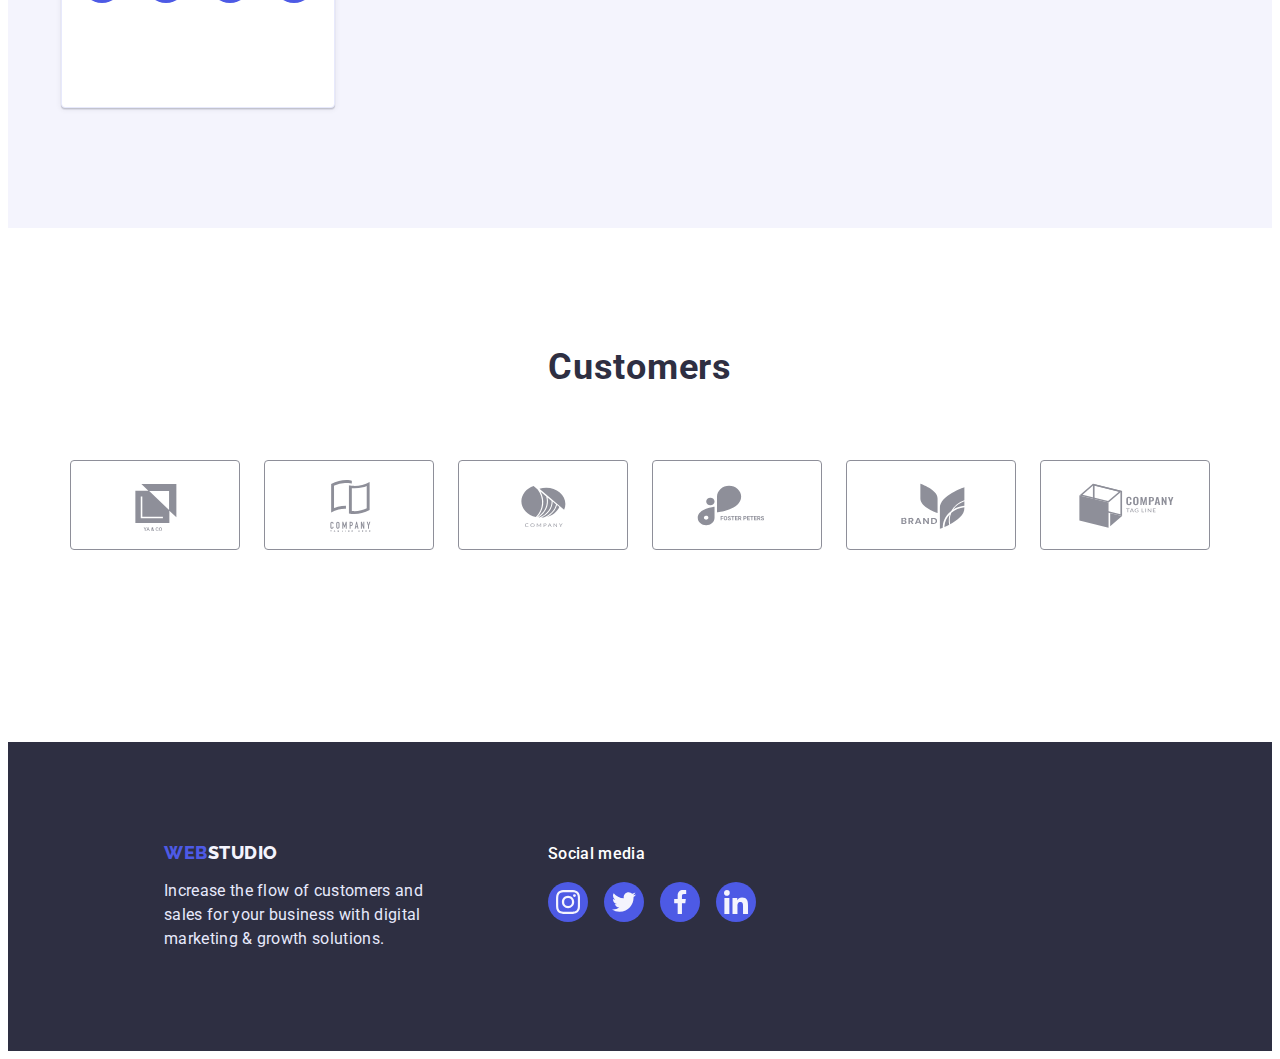
==== commit 3962ce66: "hw04" ====
--- a/index.html
+++ b/index.html
@@ -381,7 +381,7 @@
                 </div>
                 <div class="social-flex">
                     <p class="footer-social-media">Social media</p>
-                    <ul class="footer-social-list list">
+                    <ul class="footer-social-list">
                         <li class="sm-item">
                             <a class="link-sm link" 
                             href="https://instagram.com" target="_blank" rel="noopener noreferrer"
--- a/css/styles.css
+++ b/css/styles.css
@@ -423,6 +423,10 @@
 
 }
 
+.clients-icon {
+    fill: currentColor;
+}
+
 .clients-link:hover,
 .clients-link:focus {
   border-color: #404BBF;
@@ -519,6 +523,7 @@
 .footer-social-list {
     display: flex;
     gap: 16px;
+    list-style: none;
 
 }
 
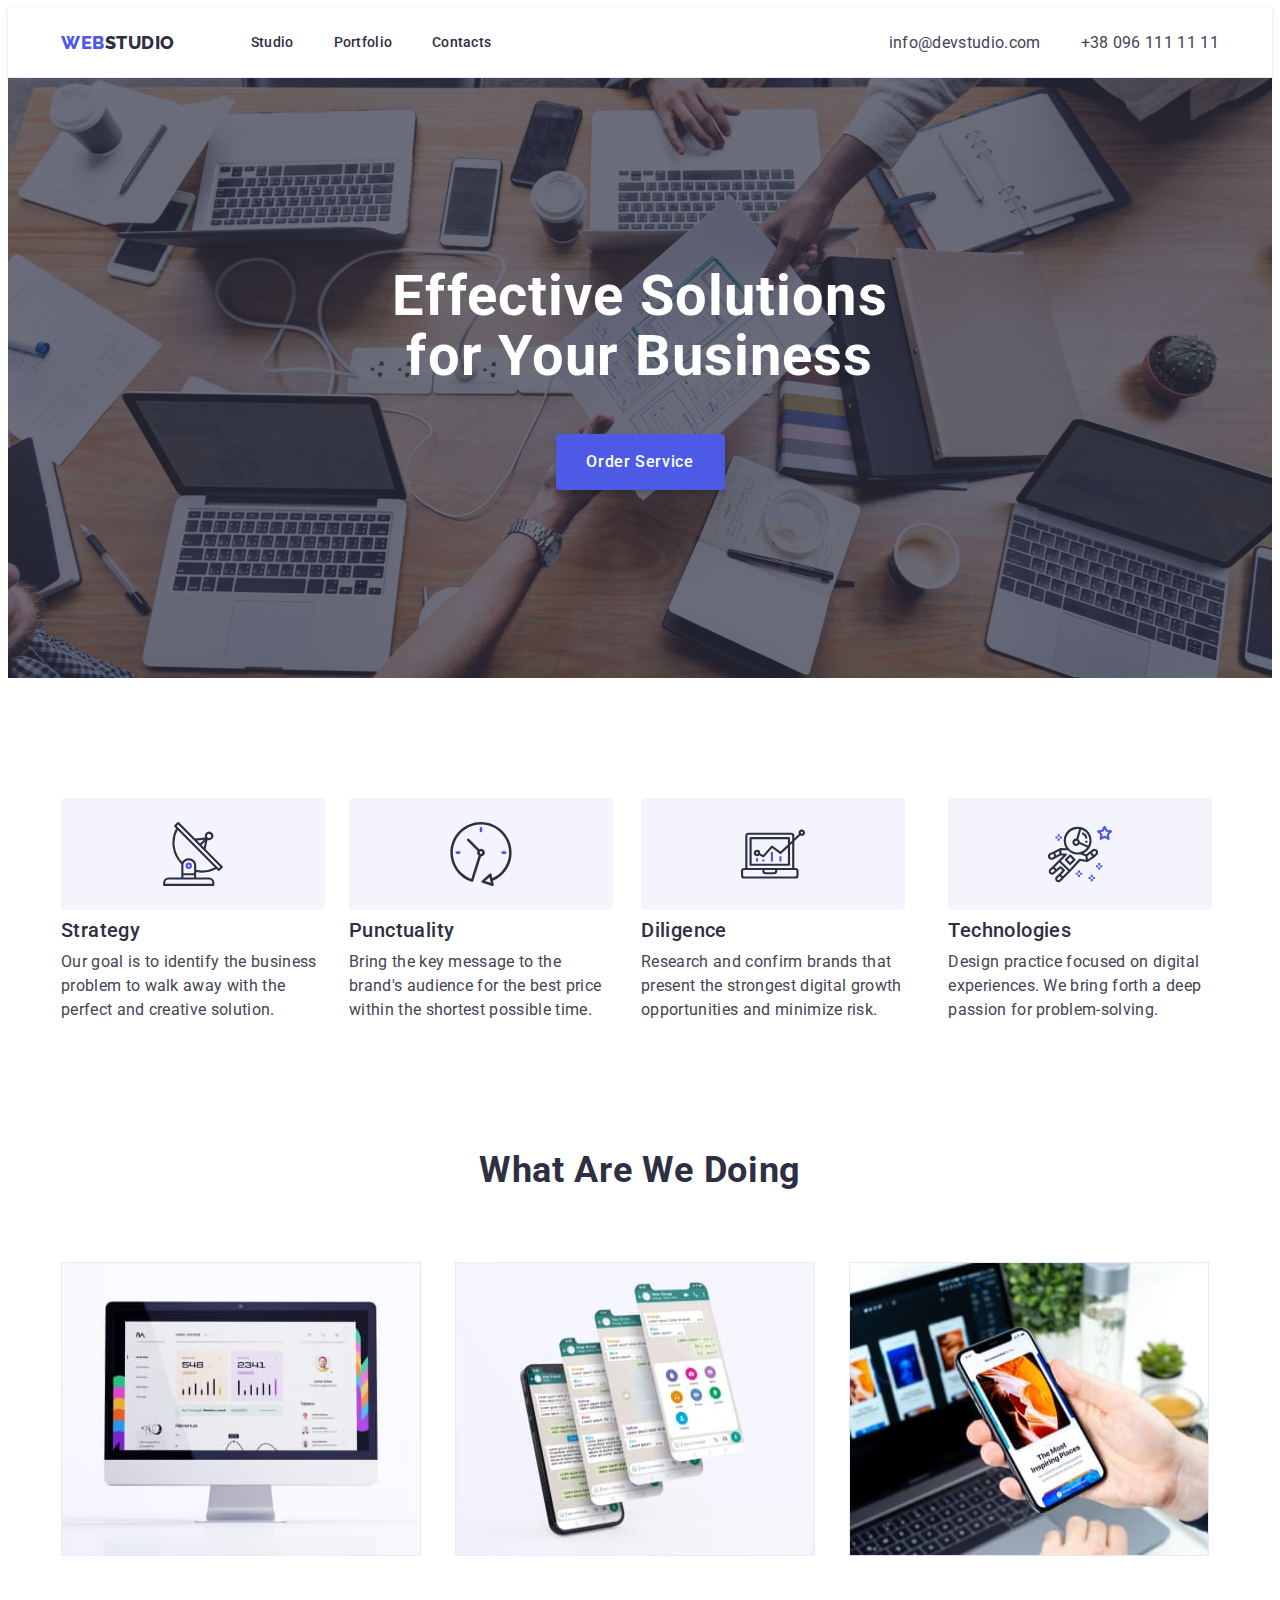
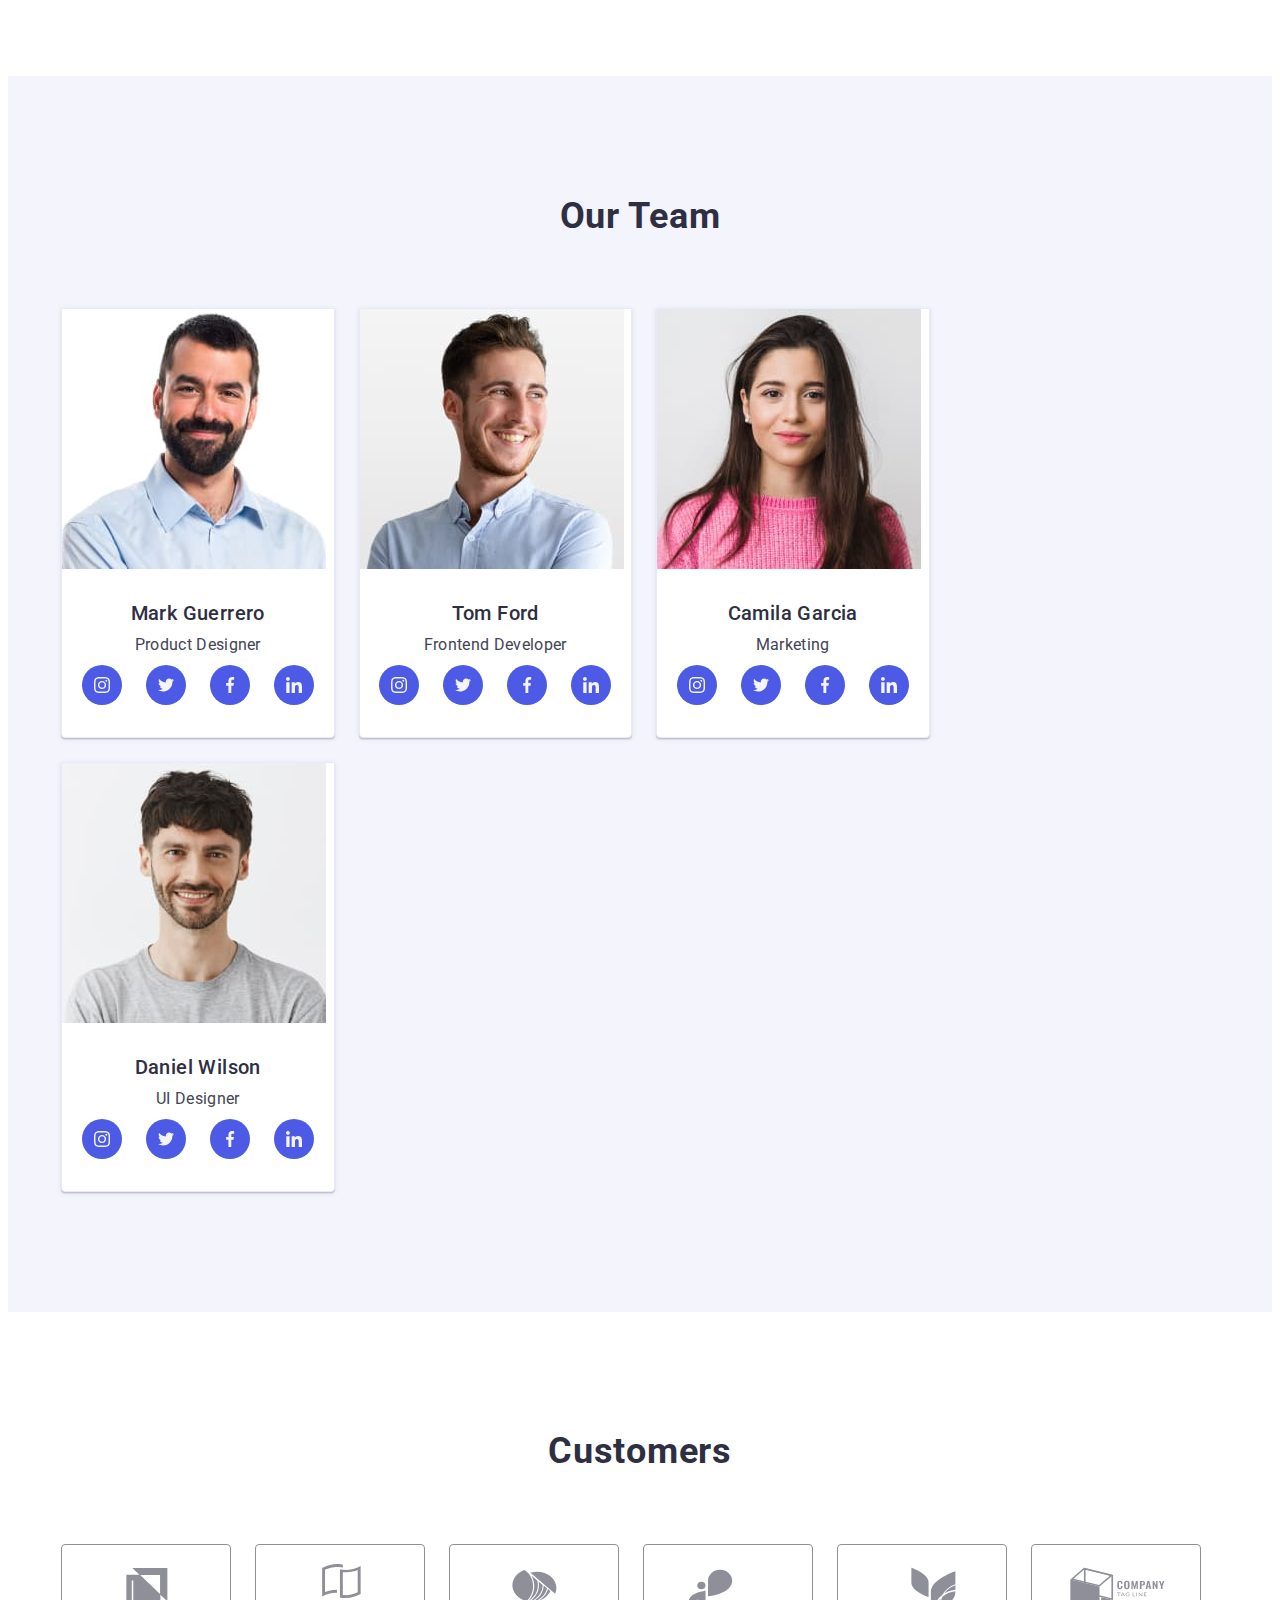
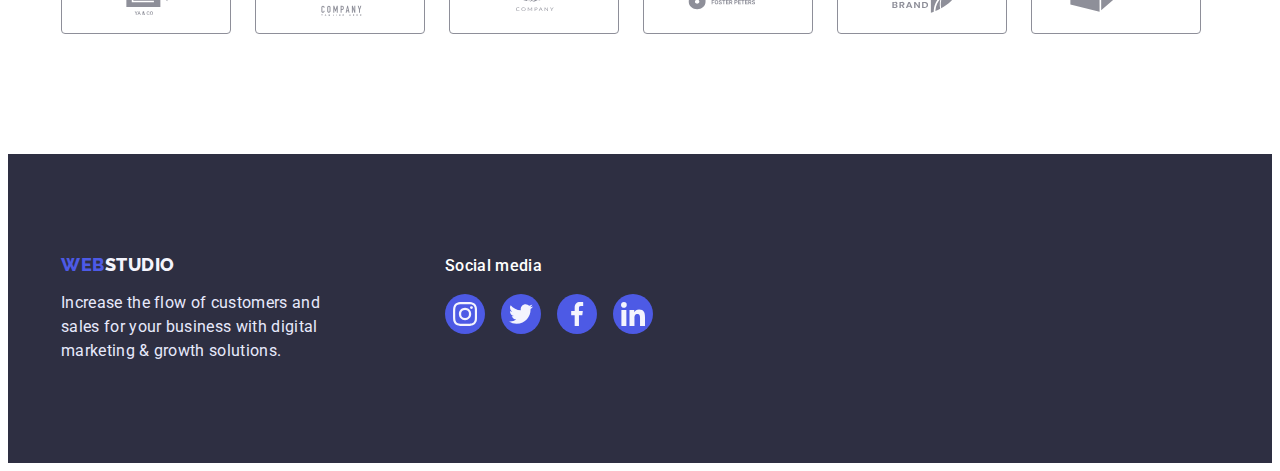
==== commit c19d25b1: "дз04" ====
--- a/index.html
+++ b/index.html
@@ -45,51 +45,40 @@
             <section class="feature">
                 <div class="container">
                     <h2 hidden>Specifics</h2>
-                    <ul class="icons-list list" >
-                        <li class="icons-item">
-                            <div class="icons-section">
-                                <svg class="icon-style" width="64" height="64">
-                                    <use class="icon" href="./images/icons.svg#icon-antenna" ></use>
-                                </svg>
-                            </div>
-                        </li>
-                        <li class="icons-item">
-                            <div class="icons-section">
-                                <svg class="icon-style" width="64" height="64">
-                                    <use class="icon" href="./images/icons.svg#icon-clock"></use>
-                                </svg>
-                            </div>
-                        </li>
-                        <li class="icons-item">
-                            <div class="icons-section">
-                                <svg class="icon-style" width="64" height="64">
-                                    <use class="icon" href="./images/icons.svg#icon-diagram"></use>
-                                </svg>
-                            </div>
-                        </li>
-                        <li class="icons-item">
-                            <div class="icons-section">
-                                <svg class="icon-style" width="64" height="64">
-                                    <use class="icon" href="./images/icons.svg#icon-astronaut"></use>
-                                </svg>
-                            </div>
-                        </li>
-                    </ul>           
-
                 <ul class="feature-list">
                     <li class="scroll-box"> 
+                        <div class="icons-section">
+                            <svg class="icon-style" width="64" height="64">
+                                <use class="icon" href="./images/icons.svg#icon-antenna" ></use>
+                            </svg>
+                        </div>
                          <h3 class="feature-title">Strategy</h3>
                          <p class="feature-uptitle">Our goal is to identify the business problem to walk away with the perfect and creative solution. </p>
                      </li>
                      <li class="scroll-box"> 
+                        <div class="icons-section">
+                            <svg class="icon-style" width="64" height="64">
+                                <use class="icon" href="./images/icons.svg#icon-clock"></use>
+                            </svg>
+                        </div>
                          <h3 class="feature-title">Punctuality</h3>
                          <p class="feature-uptitle">Bring the key message to the brand's audience for the best price within the shortest possible time.</p>
                      </li>
                      <li class="scroll-box"> 
+                        <div class="icons-section">
+                            <svg class="icon-style" width="64" height="64">
+                                <use class="icon" href="./images/icons.svg#icon-diagram"></use>
+                            </svg>
+                        </div>
                          <h3 class="feature-title">Diligence</h3>
                          <p class="feature-uptitle">Research and confirm brands that present the strongest digital growth opportunities and minimize risk.</p>
                      </li>
                      <li class="scroll-box"> 
+                        <div class="icons-section">
+                            <svg class="icon-style" width="64" height="64">
+                                <use class="icon" href="./images/icons.svg#icon-astronaut"></use>
+                            </svg>
+                        </div>
                          <h3 class="feature-title">Technologies</h3>
                          <p class="feature-uptitle">Design practice focused on digital experiences. We bring forth a deep passion for problem-solving.</p>
                      </li>
@@ -374,7 +363,7 @@
             </section>
         </main>
         <footer class="footer">
-            <div class="container-footer">
+            <div class="container container-footer">
                 <div class="container-logo-footer">
                     <a href="#" class="logo-footer" > <span class="colortext-footer">Web</span>Studio</a>
                     <p class="footer-uptitle">Increase the flow of customers and sales for your business with digital marketing & growth solutions.</p>
--- a/css/styles.css
+++ b/css/styles.css
@@ -8,7 +8,9 @@
     width: 1158px;
     margin: 0 auto;
     padding: 0px 15px;
-}
+
+}
+
 
 img {
     display: block;
@@ -34,7 +36,7 @@
 
 
 
-.hero, .feature, .team, .customers {
+.hero, .feature, .team, .customers, .footer {
     padding: 120px 0;
 }
 
@@ -142,13 +144,13 @@
 .hero {
     background: #2E2F42;
     background-image: linear-gradient(rgba(46, 47, 66, 0.7), rgba(46, 47, 66, 0.7)),
-    url(../images/hero/hero.png);
+    url(../images/hero/hero.jpg);
     padding-bottom: 188px;
+    padding-top: 188px;
     background-position: center;
     background-repeat: no-repeat;
     background-size: cover;
-    max-width: 1440px;
-    height: 600px;
+    max-width: 1440px; 
     margin-left: auto;
     margin-right: auto;
 }
@@ -198,6 +200,7 @@
 list-style-type: none;
 display: flex;
 gap: 24px;
+margin-bottom: 8px;
 
 }
 
@@ -232,9 +235,7 @@
 
 
 }
-.list {
-    margin-bottom: 8px;
-}
+
 .icons-item {
 
     
@@ -243,7 +244,6 @@
     display: flex;
     justify-content: center;
     align-items: center;
-    gap: 24px;
     height: 112px;
     background-color: #F4F4FD;
     border-radius: 4px;
@@ -355,14 +355,17 @@
 margin-bottom: 8px;
     
 }
+.list {
+    list-style: none;
+    text-decoration: none;
+}
 
 .socials {
     display: flex;
     justify-content: center;
     gap: 24px;
 }
-.list {
-}
+
 
 
 .socials-link {
@@ -445,19 +448,22 @@
 background-color: #2E2F42;
 padding-top: 100px;
 padding-bottom: 100px;
+display: flex;
+align-items: baseline;
 
 }
 
 .container-footer {
     display: flex;
     align-items: baseline;
+
 
 
 }
 
 .container-logo-footer {
     margin-right: 120px;
-    padding-left: 156px;
+
 
 }
 
@@ -561,7 +567,7 @@
     padding: 96px 0 120px;
  
 }
-.list {
+.portfolio-list {
     list-style: none;
     text-decoration: none;
     display: flex;
